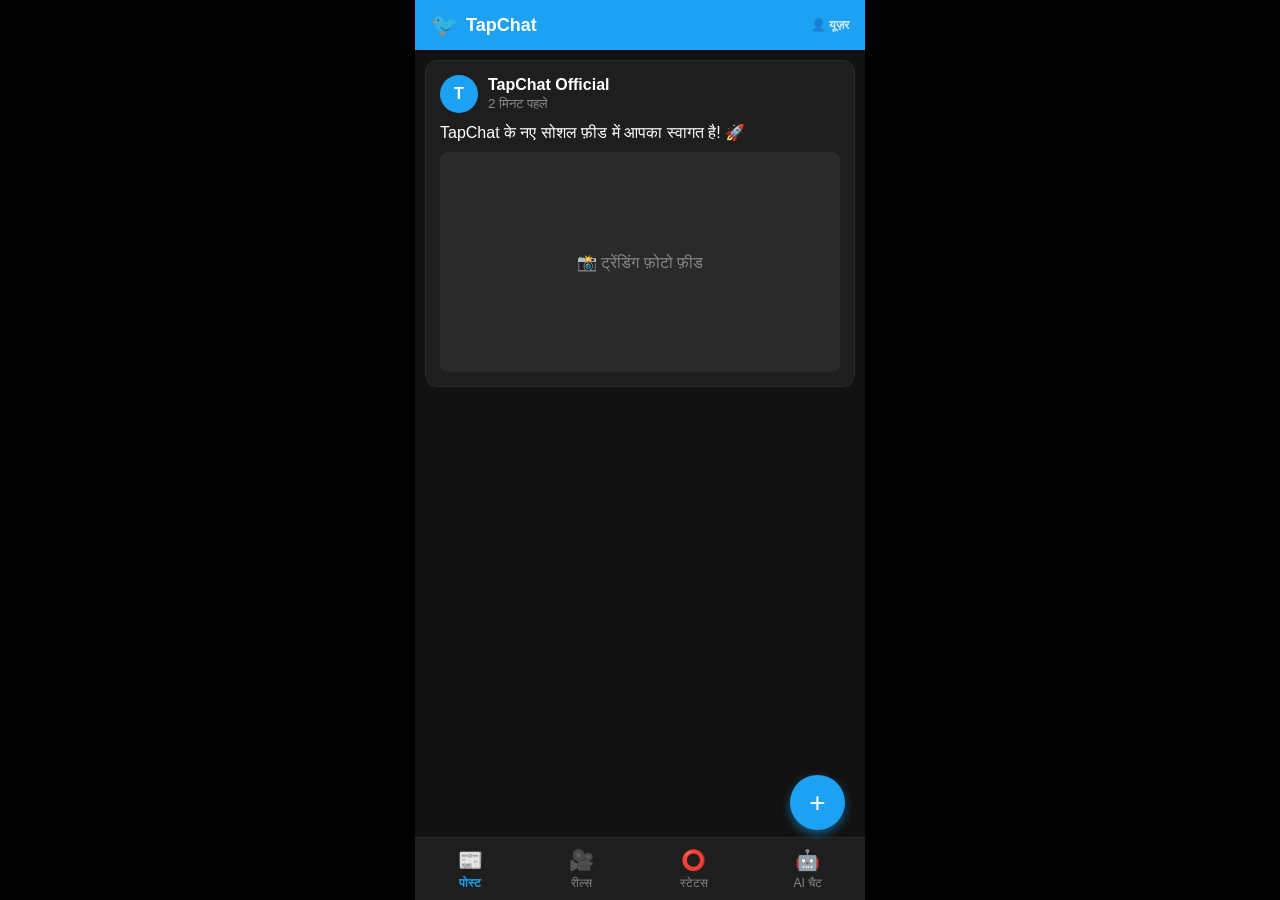
==== app.html @ 6aa61e9e "Create app.html" ====
<!DOCTYPE html>
<html lang="hi">
<head>
    <meta charset="UTF-8">
    <meta name="viewport" content="width=device-width, initial-scale=1.0">
    <title>TapChat - Social & AI</title>
    <style>
        * { box-sizing: border-box; margin: 0; padding: 0; font-family: 'Segoe UI', Tahoma, Geneva, Verdana, sans-serif; }
        body { background-color: #000000; color: #ffffff; display: flex; justify-content: center; align-items: center; height: 100vh; overflow: hidden; }
        
        .app-container { width: 100%; max-width: 450px; height: 100vh; background: #121212; display: flex; flex-direction: column; position: relative; }
        
        /* Header */
        .app-header { background-color: #1DA1F2; color: white; padding: 12px 16px; display: flex; justify-content: space-between; align-items: center; font-weight: bold; font-size: 18px; box-shadow: 0 2px 5px rgba(0,0,0,0.3); }
        .logo-area { display: flex; align-items: center; gap: 8px; }
        .bird-icon { font-size: 22px; }

        /* Main Content Views */
        .tab-content { flex: 1; overflow-y: auto; display: none; position: relative; }
        .active-tab { display: flex; flex-direction: column; }

        /* Bottom Nav Bar */
        .bottom-nav { display: flex; justify-content: space-around; background: #1e1e1e; padding: 10px 0; border-top: 1px solid #2a2a2a; }
        .nav-btn { color: #888; background: none; border: none; font-size: 12px; cursor: pointer; display: flex; flex-direction: column; align-items: center; gap: 4px; }
        .nav-btn.active { color: #1DA1F2; font-weight: bold; }
        .nav-icon { font-size: 20px; }

        /* Floating Plus Button */
        .fab-btn { position: absolute; bottom: 70px; right: 20px; width: 55px; height: 55px; background: #1DA1F2; border-radius: 50%; display: flex; align-items: center; justify-content: center; font-size: 28px; color: white; border: none; box-shadow: 0 4px 10px rgba(29, 161, 242, 0.5); cursor: pointer; z-index: 100; }

        /* Post Card Styling */
        .post-card { background: #1e1e1e; margin: 10px; padding: 14px; border-radius: 12px; border: 1px solid #2a2a2a; }
        .post-header { display: flex; align-items: center; gap: 10px; margin-bottom: 10px; }
        .avatar { width: 38px; height: 38px; background: #1DA1F2; border-radius: 50%; display: flex; align-items: center; justify-content: center; font-weight: bold; }
        .post-media { width: 100%; height: 220px; background: #2a2a2a; border-radius: 8px; margin-top: 10px; display: flex; align-items: center; justify-content: center; color: #888; }

        /* Reels Styling */
        .reels-container { height: 100%; background: #000; display: flex; flex-direction: column; justify-content: center; align-items: center; text-align: center; }
        .reel-player { width: 100%; height: 100%; object-fit: cover; }

        /* AI Chat Styling */
        .chat-area { flex: 1; padding: 15px; overflow-y: auto; display: flex; flex-direction: column; gap: 10px; }
        .msg { max-width: 80%; padding: 10px 14px; border-radius: 14px; font-size: 14px; }
        .user-msg { align-self: flex-end; background: #1DA1F2; color: white; }
        .bot-msg { align-self: flex-start; background: #2a2a2a; color: white; }
        .input-bar { display: flex; padding: 10px; background: #1e1e1e; gap: 8px; border-top: 1px solid #2a2a2a; }
        .chat-input { flex: 1; padding: 10px 15px; border-radius: 20px; border: none; background: #2a2a2a; color: white; outline: none; }
    </style>
</head>
<body>

<div class="app-container">
    <!-- Top Header -->
    <div class="app-header">
        <div class="logo-area">
            <span class="bird-icon">🐦</span>
            <span>TapChat</span>
        </div>
        <span id="userTag" style="font-size: 12px; opacity: 0.8;">👤 यूज़र</span>
    </div>

    <!-- 1. FEED TAB -->
    <div id="postsTab" class="tab-content active-tab">
        <div class="post-card">
            <div class="post-header">
                <div class="avatar">T</div>
                <div><b>TapChat Official</b><br><small style="color:#888;">2 मिनट पहले</small></div>
            </div>
            <p>TapChat के नए सोशल फ़ीड में आपका स्वागत है! 🚀</p>
            <div class="post-media">📸 ट्रेंडिंग फ़ोटो फ़ीड</div>
        </div>
    </div>

    <!-- 2. REELS TAB -->
    <div id="reelsTab" class="tab-content">
        <div class="reels-container">
            <div style="font-size: 40px; margin-bottom: 10px;">🎥</div>
            <p style="color: #aaa;">फुल-स्क्रीन रील्स लोड हो रही हैं...</p>
        </div>
    </div>

    <!-- 3. STATUS TAB -->
    <div id="statusTab" class="tab-content">
        <div style="padding: 20px;">
            <b style="color: #888;">हाल के अपडेट्स</b>
            <div style="display: flex; align-items: center; gap: 12px; margin-top: 15px;">
                <div style="width: 50px; height: 50px; border-radius: 50%; border: 2px solid #1DA1F2; padding: 2px;">
                    <div style="width: 100%; height: 100%; background: #333; border-radius: 50%;"></div>
                </div>
                <div><b>आपका स्टेटस</b><br><small style="color:#888;">अपडेट करने के लिए टैप करें</small></div>
            </div>
        </div>
    </div>

    <!-- 4. AI CHAT TAB -->
    <div id="chatTab" class="tab-content">
        <div class="chat-area" id="chatBox">
            <div class="msg bot-msg">नमस्ते! मैं TapChat AI हूँ। मैं आपकी क्या मदद कर सकता हूँ?</div>
        </div>
        <div class="input-bar">
            <input type="text" id="chatInput" class="chat-input" placeholder="मैसेज लिखें...">
            <button onclick="sendAI()" style="background:#1DA1F2; color:white; border:none; padding:10px 16px; border-radius:20px; font-weight:bold;">भेजें</button>
        </div>
    </div>

    <!-- Floating Upload Button -->
    <button class="fab-btn" onclick="alert('नया पोस्ट या रील अपलोड करें!')">+</button>

    <!-- Bottom Navigation Bar -->
    <div class="bottom-nav">
        <button class="nav-btn active" onclick="switchTab('postsTab', this)">
            <span class="nav-icon">📰</span>
            <span>पोस्ट</span>
        </button>
        <button class="nav-btn" onclick="switchTab('reelsTab', this)">
            <span class="nav-icon">🎥</span>
            <span>रील्स</span>
        </button>
        <button class="nav-btn" onclick="switchTab('statusTab', this)">
            <span class="nav-icon">⭕</span>
            <span>स्टेटस</span>
        </button>
        <button class="nav-btn" onclick="switchTab('chatTab', this)">
            <span class="nav-icon">🤖</span>
            <span>AI चैट</span>
        </button>
    </div>
</div>

<script>
    function switchTab(tabId, btn) {
        document.querySelectorAll('.tab-content').forEach(tab => tab.classList.remove('active-tab'));
        document.querySelectorAll('.nav-btn').forEach(b => b.classList.remove('active'));
        document.getElementById(tabId).classList.add('active-tab');
        btn.classList.add('active');
    }

    async function sendAI() {
        const input = document.getElementById('chatInput');
        const text = input.value.trim();
        if (!text) return;

        const chatBox = document.getElementById('chatBox');
        chatBox.innerHTML += `<div class="msg user-msg">${text}</div>`;
        input.value = '';

        try {
            const response = await fetch("https://tapchat-backend.onrender.com/api/ai-chat", {
                method: "POST",
                headers: { "Content-Type": "application/json" },
                body: JSON.stringify({ prompt: text })
            });
            const data = await response.json();
            chatBox.innerHTML += `<div class="msg bot-msg">${data.reply || 'कोई जवाब नहीं मिला'}</div>`;
        } catch(e) {
            chatBox.innerHTML += `<div class="msg bot-msg">सर्वर से कनेक्शन में समस्या आई।</div>`;
        }
        chatBox.scrollTop = chatBox.scrollHeight;
    }
</script>

</body>
</html>
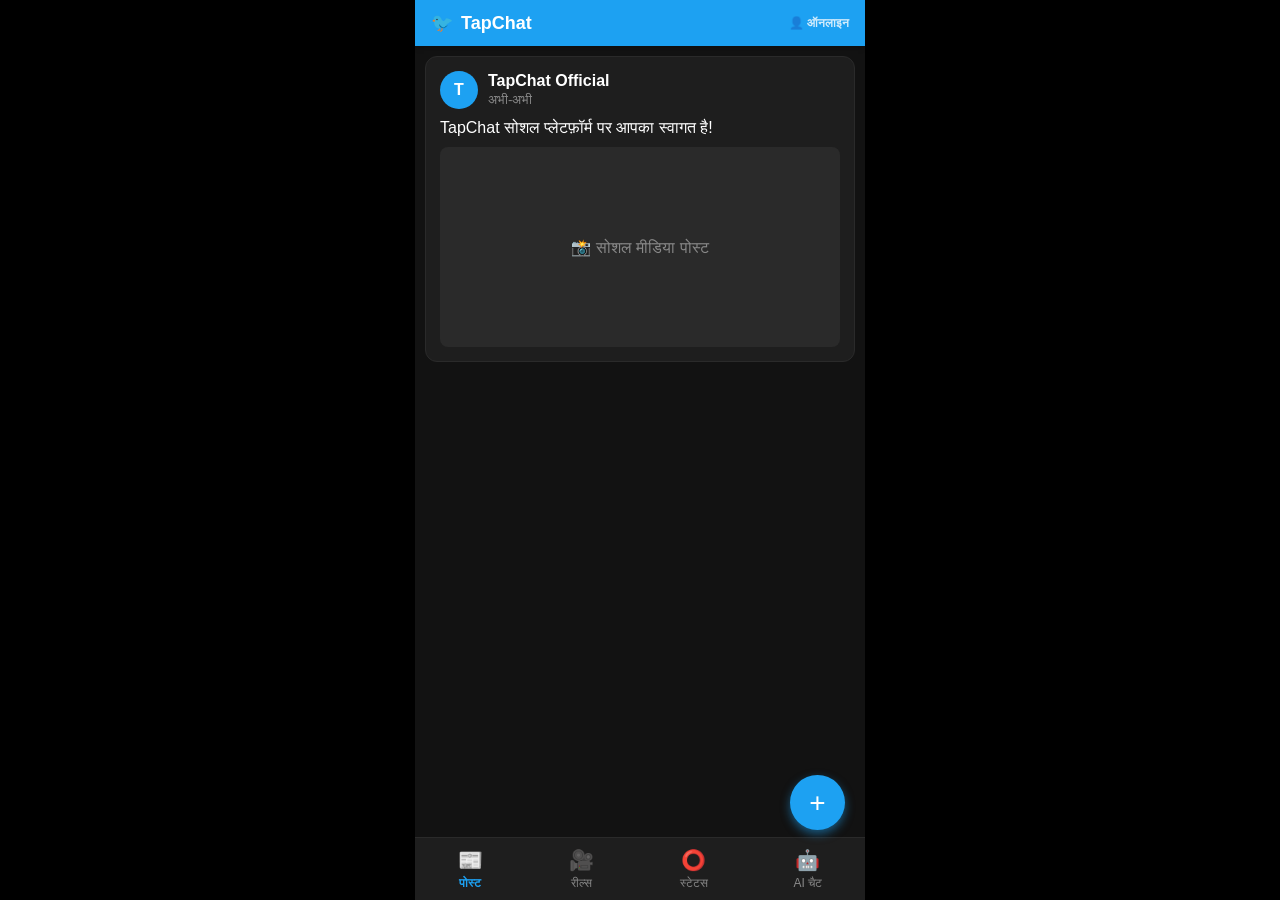
==== commit ff7fb622: "Update app.html" ====
--- a/app.html
+++ b/app.html
@@ -5,40 +5,41 @@
     <meta name="viewport" content="width=device-width, initial-scale=1.0">
     <title>TapChat - Social & AI</title>
     <style>
-        * { box-sizing: border-box; margin: 0; padding: 0; font-family: 'Segoe UI', Tahoma, Geneva, Verdana, sans-serif; }
+        * { box-sizing: border-box; margin: 0; padding: 0; font-family: 'Segoe UI', sans-serif; }
         body { background-color: #000000; color: #ffffff; display: flex; justify-content: center; align-items: center; height: 100vh; overflow: hidden; }
         
         .app-container { width: 100%; max-width: 450px; height: 100vh; background: #121212; display: flex; flex-direction: column; position: relative; }
         
-        /* Header */
-        .app-header { background-color: #1DA1F2; color: white; padding: 12px 16px; display: flex; justify-content: space-between; align-items: center; font-weight: bold; font-size: 18px; box-shadow: 0 2px 5px rgba(0,0,0,0.3); }
+        /* Top Header */
+        .app-header { background-color: #1DA1F2; color: white; padding: 12px 16px; display: flex; justify-content: space-between; align-items: center; font-weight: bold; font-size: 18px; box-shadow: 0 2px 5px rgba(0,0,0,0.3); z-index: 10; }
         .logo-area { display: flex; align-items: center; gap: 8px; }
-        .bird-icon { font-size: 22px; }
-
-        /* Main Content Views */
+
+        /* Content Tabs */
         .tab-content { flex: 1; overflow-y: auto; display: none; position: relative; }
         .active-tab { display: flex; flex-direction: column; }
 
-        /* Bottom Nav Bar */
-        .bottom-nav { display: flex; justify-content: space-around; background: #1e1e1e; padding: 10px 0; border-top: 1px solid #2a2a2a; }
+        /* Bottom Navigation */
+        .bottom-nav { display: flex; justify-content: space-around; background: #1e1e1e; padding: 10px 0; border-top: 1px solid #2a2a2a; z-index: 10; }
         .nav-btn { color: #888; background: none; border: none; font-size: 12px; cursor: pointer; display: flex; flex-direction: column; align-items: center; gap: 4px; }
         .nav-btn.active { color: #1DA1F2; font-weight: bold; }
         .nav-icon { font-size: 20px; }
 
-        /* Floating Plus Button */
+        /* Floating Upload Button */
         .fab-btn { position: absolute; bottom: 70px; right: 20px; width: 55px; height: 55px; background: #1DA1F2; border-radius: 50%; display: flex; align-items: center; justify-content: center; font-size: 28px; color: white; border: none; box-shadow: 0 4px 10px rgba(29, 161, 242, 0.5); cursor: pointer; z-index: 100; }
 
-        /* Post Card Styling */
+        /* Feed Post Card */
         .post-card { background: #1e1e1e; margin: 10px; padding: 14px; border-radius: 12px; border: 1px solid #2a2a2a; }
         .post-header { display: flex; align-items: center; gap: 10px; margin-bottom: 10px; }
         .avatar { width: 38px; height: 38px; background: #1DA1F2; border-radius: 50%; display: flex; align-items: center; justify-content: center; font-weight: bold; }
-        .post-media { width: 100%; height: 220px; background: #2a2a2a; border-radius: 8px; margin-top: 10px; display: flex; align-items: center; justify-content: center; color: #888; }
-
-        /* Reels Styling */
-        .reels-container { height: 100%; background: #000; display: flex; flex-direction: column; justify-content: center; align-items: center; text-align: center; }
-        .reel-player { width: 100%; height: 100%; object-fit: cover; }
-
-        /* AI Chat Styling */
+        .post-media { width: 100%; height: 200px; background: #2a2a2a; border-radius: 8px; margin-top: 10px; display: flex; align-items: center; justify-content: center; color: #888; }
+
+        /* Fullscreen Vertical Reels Container */
+        .reels-feed { height: 100%; overflow-y: scroll; snap-type: y mandatory; scroll-behavior: smooth; background: #000; }
+        .reel-box { height: 100%; width: 100%; snap-align: start; position: relative; display: flex; align-items: center; justify-content: center; background: #000; }
+        .reel-video { width: 100%; height: 100%; object-fit: cover; }
+        .reel-overlay { position: absolute; bottom: 20px; left: 15px; right: 15px; display: flex; justify-content: space-between; align-items: flex-end; color: white; text-shadow: 0 1px 4px rgba(0,0,0,0.8); }
+
+        /* AI Chat UI */
         .chat-area { flex: 1; padding: 15px; overflow-y: auto; display: flex; flex-direction: column; gap: 10px; }
         .msg { max-width: 80%; padding: 10px 14px; border-radius: 14px; font-size: 14px; }
         .user-msg { align-self: flex-end; background: #1DA1F2; color: white; }
@@ -50,32 +51,33 @@
 <body>
 
 <div class="app-container">
-    <!-- Top Header -->
+    <!-- App Header -->
     <div class="app-header">
         <div class="logo-area">
-            <span class="bird-icon">🐦</span>
+            <span>🐦</span>
             <span>TapChat</span>
         </div>
-        <span id="userTag" style="font-size: 12px; opacity: 0.8;">👤 यूज़र</span>
-    </div>
-
-    <!-- 1. FEED TAB -->
+        <span style="font-size: 12px; opacity: 0.8;">👤 ऑनलाइन</span>
+    </div>
+
+    <!-- 1. POSTS TAB -->
     <div id="postsTab" class="tab-content active-tab">
         <div class="post-card">
             <div class="post-header">
                 <div class="avatar">T</div>
-                <div><b>TapChat Official</b><br><small style="color:#888;">2 मिनट पहले</small></div>
+                <div><b>TapChat Official</b><br><small style="color:#888;">अभी-अभी</small></div>
             </div>
-            <p>TapChat के नए सोशल फ़ीड में आपका स्वागत है! 🚀</p>
-            <div class="post-media">📸 ट्रेंडिंग फ़ोटो फ़ीड</div>
-        </div>
-    </div>
-
-    <!-- 2. REELS TAB -->
+            <p>TapChat सोशल प्लेटफ़ॉर्म पर आपका स्वागत है!</p>
+            <div class="post-media">📸 सोशल मीडिया पोस्ट</div>
+        </div>
+    </div>
+
+    <!-- 2. REELS TAB (Scrollable Vertical Videos) -->
     <div id="reelsTab" class="tab-content">
-        <div class="reels-container">
-            <div style="font-size: 40px; margin-bottom: 10px;">🎥</div>
-            <p style="color: #aaa;">फुल-स्क्रीन रील्स लोड हो रही हैं...</p>
+        <div class="reels-feed" id="reelsContainer">
+            <div style="height:100%; display:flex; align-items:center; justify-content:center; color:#888;">
+                🎥 रील्स लोड हो रही हैं...
+            </div>
         </div>
     </div>
 
@@ -84,10 +86,8 @@
         <div style="padding: 20px;">
             <b style="color: #888;">हाल के अपडेट्स</b>
             <div style="display: flex; align-items: center; gap: 12px; margin-top: 15px;">
-                <div style="width: 50px; height: 50px; border-radius: 50%; border: 2px solid #1DA1F2; padding: 2px;">
-                    <div style="width: 100%; height: 100%; background: #333; border-radius: 50%;"></div>
-                </div>
-                <div><b>आपका स्टेटस</b><br><small style="color:#888;">अपडेट करने के लिए टैप करें</small></div>
+                <div style="width: 50px; height: 50px; border-radius: 50%; border: 2px solid #1DA1F2; background: #333;"></div>
+                <div><b>मेरा स्टेटस</b><br><small style="color:#888;">नया फोटो/वीडियो स्टेटस जोड़ें</small></div>
             </div>
         </div>
     </div>
@@ -95,7 +95,7 @@
     <!-- 4. AI CHAT TAB -->
     <div id="chatTab" class="tab-content">
         <div class="chat-area" id="chatBox">
-            <div class="msg bot-msg">नमस्ते! मैं TapChat AI हूँ। मैं आपकी क्या मदद कर सकता हूँ?</div>
+            <div class="msg bot-msg">नमस्ते! मैं TapChat AI हूँ। पूछिए आप क्या जानना चाहते हैं?</div>
         </div>
         <div class="input-bar">
             <input type="text" id="chatInput" class="chat-input" placeholder="मैसेज लिखें...">
@@ -103,10 +103,10 @@
         </div>
     </div>
 
-    <!-- Floating Upload Button -->
-    <button class="fab-btn" onclick="alert('नया पोस्ट या रील अपलोड करें!')">+</button>
-
-    <!-- Bottom Navigation Bar -->
+    <!-- Floating Plus Button -->
+    <button class="fab-btn" onclick="alert('अपलोड विकल्प जल्द आ रहा है!')">+</button>
+
+    <!-- Bottom Nav -->
     <div class="bottom-nav">
         <button class="nav-btn active" onclick="switchTab('postsTab', this)">
             <span class="nav-icon">📰</span>
@@ -133,8 +133,45 @@
         document.querySelectorAll('.nav-btn').forEach(b => b.classList.remove('active'));
         document.getElementById(tabId).classList.add('active-tab');
         btn.classList.add('active');
+
+        if(tabId === 'reelsTab') {
+            loadReels();
+        }
     }
 
+    // Load Reels from Render Backend
+    async function loadReels() {
+        const container = document.getElementById('reelsContainer');
+        try {
+            const res = await fetch("https://tapchat-backend.onrender.com/api/reels");
+            const data = await res.json();
+            
+            if(data.success && data.reels.length > 0) {
+                container.innerHTML = '';
+                data.reels.forEach(reel => {
+                    container.innerHTML += `
+                        <div class="reel-box">
+                            <video class="reel-video" src="${reel.video_url}" autoplay loop muted playsinline></video>
+                            <div class="reel-overlay">
+                                <div>
+                                    <b>@${reel.user}</b>
+                                    <p style="font-size: 12px; margin-top: 4px;">TapChat Reels 🎵</p>
+                                </div>
+                                <div style="text-align: center;">
+                                    <div style="font-size: 24px;">❤️</div>
+                                    <small>${reel.likes}</small>
+                                </div>
+                            </div>
+                        </div>
+                    `;
+                });
+            }
+        } catch(e) {
+            container.innerHTML = `<div style="padding:20px; text-align:center; color:#888;">रील्स लोड करने में समस्या आई।</div>`;
+        }
+    }
+
+    // AI Chat
     async function sendAI() {
         const input = document.getElementById('chatInput');
         const text = input.value.trim();
@@ -151,9 +188,9 @@
                 body: JSON.stringify({ prompt: text })
             });
             const data = await response.json();
-            chatBox.innerHTML += `<div class="msg bot-msg">${data.reply || 'कोई जवाब नहीं मिला'}</div>`;
+            chatBox.innerHTML += `<div class="msg bot-msg">${data.reply || 'उत्तर नहीं मिला'}</div>`;
         } catch(e) {
-            chatBox.innerHTML += `<div class="msg bot-msg">सर्वर से कनेक्शन में समस्या आई।</div>`;
+            chatBox.innerHTML += `<div class="msg bot-msg">सर्वर एरर!</div>`;
         }
         chatBox.scrollTop = chatBox.scrollHeight;
     }
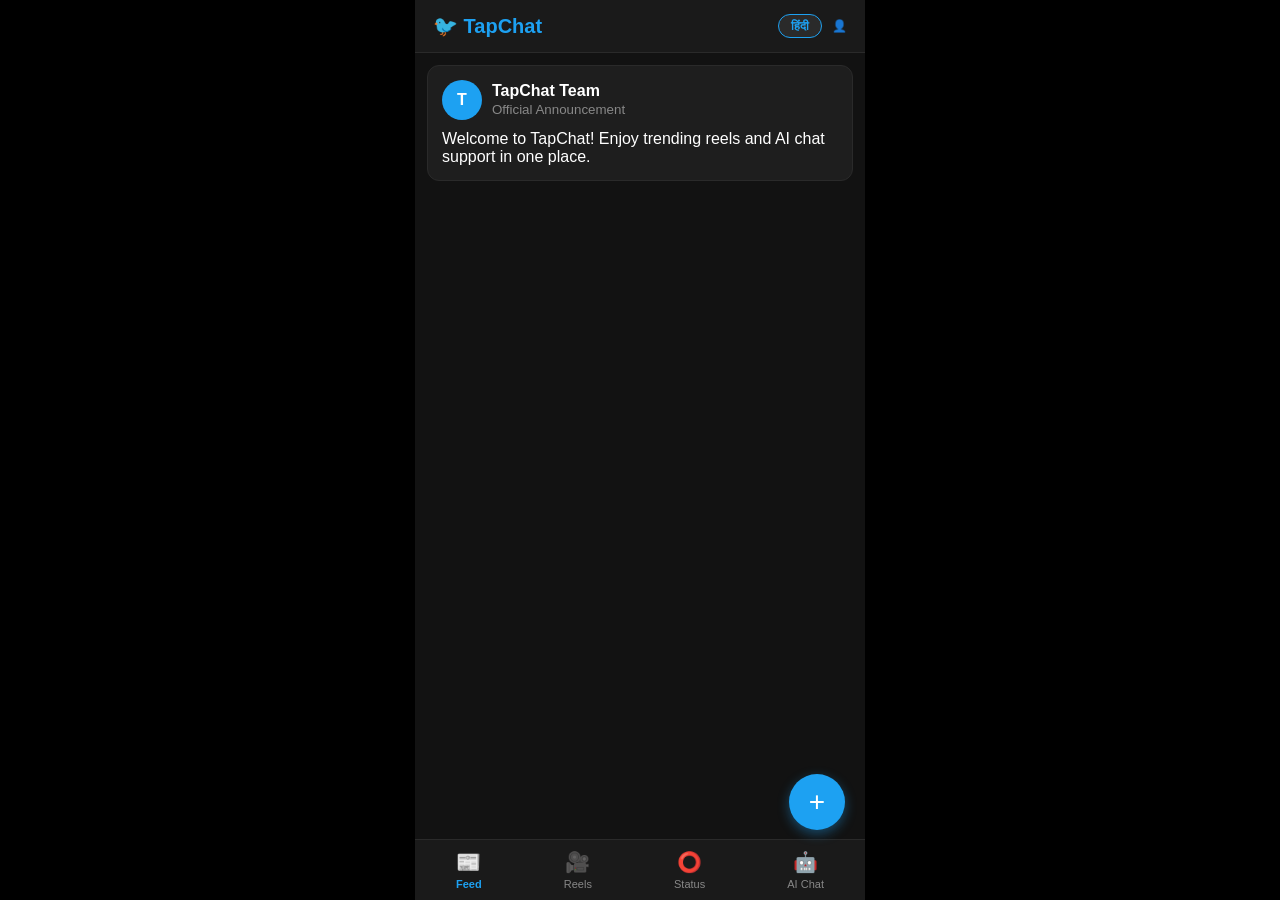
==== commit 4ed30575: "Create app.html" ====
--- a/app.html
+++ b/app.html
@@ -1,200 +1,93 @@
 <!DOCTYPE html>
-<html lang="hi">
+<html lang="en">
 <head>
     <meta charset="UTF-8">
     <meta name="viewport" content="width=device-width, initial-scale=1.0">
-    <title>TapChat - Social & AI</title>
-    <style>
-        * { box-sizing: border-box; margin: 0; padding: 0; font-family: 'Segoe UI', sans-serif; }
-        body { background-color: #000000; color: #ffffff; display: flex; justify-content: center; align-items: center; height: 100vh; overflow: hidden; }
-        
-        .app-container { width: 100%; max-width: 450px; height: 100vh; background: #121212; display: flex; flex-direction: column; position: relative; }
-        
-        /* Top Header */
-        .app-header { background-color: #1DA1F2; color: white; padding: 12px 16px; display: flex; justify-content: space-between; align-items: center; font-weight: bold; font-size: 18px; box-shadow: 0 2px 5px rgba(0,0,0,0.3); z-index: 10; }
-        .logo-area { display: flex; align-items: center; gap: 8px; }
-
-        /* Content Tabs */
-        .tab-content { flex: 1; overflow-y: auto; display: none; position: relative; }
-        .active-tab { display: flex; flex-direction: column; }
-
-        /* Bottom Navigation */
-        .bottom-nav { display: flex; justify-content: space-around; background: #1e1e1e; padding: 10px 0; border-top: 1px solid #2a2a2a; z-index: 10; }
-        .nav-btn { color: #888; background: none; border: none; font-size: 12px; cursor: pointer; display: flex; flex-direction: column; align-items: center; gap: 4px; }
-        .nav-btn.active { color: #1DA1F2; font-weight: bold; }
-        .nav-icon { font-size: 20px; }
-
-        /* Floating Upload Button */
-        .fab-btn { position: absolute; bottom: 70px; right: 20px; width: 55px; height: 55px; background: #1DA1F2; border-radius: 50%; display: flex; align-items: center; justify-content: center; font-size: 28px; color: white; border: none; box-shadow: 0 4px 10px rgba(29, 161, 242, 0.5); cursor: pointer; z-index: 100; }
-
-        /* Feed Post Card */
-        .post-card { background: #1e1e1e; margin: 10px; padding: 14px; border-radius: 12px; border: 1px solid #2a2a2a; }
-        .post-header { display: flex; align-items: center; gap: 10px; margin-bottom: 10px; }
-        .avatar { width: 38px; height: 38px; background: #1DA1F2; border-radius: 50%; display: flex; align-items: center; justify-content: center; font-weight: bold; }
-        .post-media { width: 100%; height: 200px; background: #2a2a2a; border-radius: 8px; margin-top: 10px; display: flex; align-items: center; justify-content: center; color: #888; }
-
-        /* Fullscreen Vertical Reels Container */
-        .reels-feed { height: 100%; overflow-y: scroll; snap-type: y mandatory; scroll-behavior: smooth; background: #000; }
-        .reel-box { height: 100%; width: 100%; snap-align: start; position: relative; display: flex; align-items: center; justify-content: center; background: #000; }
-        .reel-video { width: 100%; height: 100%; object-fit: cover; }
-        .reel-overlay { position: absolute; bottom: 20px; left: 15px; right: 15px; display: flex; justify-content: space-between; align-items: flex-end; color: white; text-shadow: 0 1px 4px rgba(0,0,0,0.8); }
-
-        /* AI Chat UI */
-        .chat-area { flex: 1; padding: 15px; overflow-y: auto; display: flex; flex-direction: column; gap: 10px; }
-        .msg { max-width: 80%; padding: 10px 14px; border-radius: 14px; font-size: 14px; }
-        .user-msg { align-self: flex-end; background: #1DA1F2; color: white; }
-        .bot-msg { align-self: flex-start; background: #2a2a2a; color: white; }
-        .input-bar { display: flex; padding: 10px; background: #1e1e1e; gap: 8px; border-top: 1px solid #2a2a2a; }
-        .chat-input { flex: 1; padding: 10px 15px; border-radius: 20px; border: none; background: #2a2a2a; color: white; outline: none; }
-    </style>
+    <title>TapChat - Dashboard</title>
+    <link rel="stylesheet" href="css/style.css">
 </head>
 <body>
 
 <div class="app-container">
-    <!-- App Header -->
     <div class="app-header">
-        <div class="logo-area">
-            <span>🐦</span>
-            <span>TapChat</span>
+        <div>🐦 TapChat</div>
+        <div style="display:flex; gap:10px; align-items:center;">
+            <button onclick="toggleLang()" class="lang-btn" id="langToggle">हिंदी</button>
+            <span style="font-size: 12px; color: #888; cursor: pointer;" onclick="window.location.href='profile.html'">👤</span>
         </div>
-        <span style="font-size: 12px; opacity: 0.8;">👤 ऑनलाइन</span>
     </div>
 
-    <!-- 1. POSTS TAB -->
+    <!-- TAB 1: FEEDS / POSTS -->
     <div id="postsTab" class="tab-content active-tab">
         <div class="post-card">
             <div class="post-header">
                 <div class="avatar">T</div>
-                <div><b>TapChat Official</b><br><small style="color:#888;">अभी-अभी</small></div>
+                <div>
+                    <b>TapChat Team</b><br>
+                    <small style="color: #888;" id="announcementTag">Official Announcement</small>
+                </div>
             </div>
-            <p>TapChat सोशल प्लेटफ़ॉर्म पर आपका स्वागत है!</p>
-            <div class="post-media">📸 सोशल मीडिया पोस्ट</div>
+            <p id="welcomePost">Welcome to TapChat! Enjoy trending reels and AI chat support in one place.</p>
         </div>
     </div>
 
-    <!-- 2. REELS TAB (Scrollable Vertical Videos) -->
+    <!-- TAB 2: REELS -->
     <div id="reelsTab" class="tab-content">
         <div class="reels-feed" id="reelsContainer">
-            <div style="height:100%; display:flex; align-items:center; justify-content:center; color:#888;">
-                🎥 रील्स लोड हो रही हैं...
+            <div style="height:100%; display:flex; align-items:center; justify-content:center; color:#888;" id="reelsLoading">
+                🎥 Loading Reels...
             </div>
         </div>
     </div>
 
-    <!-- 3. STATUS TAB -->
+    <!-- TAB 3: STATUS -->
     <div id="statusTab" class="tab-content">
         <div style="padding: 20px;">
-            <b style="color: #888;">हाल के अपडेट्स</b>
-            <div style="display: flex; align-items: center; gap: 12px; margin-top: 15px;">
-                <div style="width: 50px; height: 50px; border-radius: 50%; border: 2px solid #1DA1F2; background: #333;"></div>
-                <div><b>मेरा स्टेटस</b><br><small style="color:#888;">नया फोटो/वीडियो स्टेटस जोड़ें</small></div>
+            <b style="color: #888;" id="statusHeader">Recent Updates</b>
+            <div style="display: flex; align-items: center; gap: 12px; margin-top: 15px; cursor: pointer;" onclick="alert('Status feature coming soon!')">
+                <div style="width: 50px; height: 50px; border-radius: 50%; border: 2px dashed #1DA1F2; display: flex; align-items: center; justify-content: center; font-size: 24px;">+</div>
+                <div>
+                    <b id="myStatus">My Status</b><br>
+                    <small style="color:#888;" id="addStatus">Share a new status update</small>
+                </div>
             </div>
         </div>
     </div>
 
-    <!-- 4. AI CHAT TAB -->
+    <!-- TAB 4: AI CHAT -->
     <div id="chatTab" class="tab-content">
         <div class="chat-area" id="chatBox">
-            <div class="msg bot-msg">नमस्ते! मैं TapChat AI हूँ। पूछिए आप क्या जानना चाहते हैं?</div>
+            <div class="msg bot-msg" id="aiWelcome">Hello! I am TapChat AI. How can I assist you today?</div>
         </div>
         <div class="input-bar">
-            <input type="text" id="chatInput" class="chat-input" placeholder="मैसेज लिखें...">
-            <button onclick="sendAI()" style="background:#1DA1F2; color:white; border:none; padding:10px 16px; border-radius:20px; font-weight:bold;">भेजें</button>
+            <input type="text" id="chatInput" class="chat-input" placeholder="Type a message...">
+            <button onclick="sendAI()" style="background:#1DA1F2; color:white; border:none; padding:10px 18px; border-radius:20px; font-weight:bold; cursor:pointer;" id="sendBtn">Send</button>
         </div>
     </div>
 
-    <!-- Floating Plus Button -->
-    <button class="fab-btn" onclick="alert('अपलोड विकल्प जल्द आ रहा है!')">+</button>
+    <button class="fab-btn" onclick="alert('Upload feature coming soon!')">+</button>
 
-    <!-- Bottom Nav -->
     <div class="bottom-nav">
         <button class="nav-btn active" onclick="switchTab('postsTab', this)">
             <span class="nav-icon">📰</span>
-            <span>पोस्ट</span>
+            <span id="navFeed">Feed</span>
         </button>
         <button class="nav-btn" onclick="switchTab('reelsTab', this)">
             <span class="nav-icon">🎥</span>
-            <span>रील्स</span>
+            <span id="navReels">Reels</span>
         </button>
         <button class="nav-btn" onclick="switchTab('statusTab', this)">
             <span class="nav-icon">⭕</span>
-            <span>स्टेटस</span>
+            <span id="navStatus">Status</span>
         </button>
         <button class="nav-btn" onclick="switchTab('chatTab', this)">
             <span class="nav-icon">🤖</span>
-            <span>AI चैट</span>
+            <span id="navAI">AI Chat</span>
         </button>
     </div>
 </div>
 
-<script>
-    function switchTab(tabId, btn) {
-        document.querySelectorAll('.tab-content').forEach(tab => tab.classList.remove('active-tab'));
-        document.querySelectorAll('.nav-btn').forEach(b => b.classList.remove('active'));
-        document.getElementById(tabId).classList.add('active-tab');
-        btn.classList.add('active');
-
-        if(tabId === 'reelsTab') {
-            loadReels();
-        }
-    }
-
-    // Load Reels from Render Backend
-    async function loadReels() {
-        const container = document.getElementById('reelsContainer');
-        try {
-            const res = await fetch("https://tapchat-backend.onrender.com/api/reels");
-            const data = await res.json();
-            
-            if(data.success && data.reels.length > 0) {
-                container.innerHTML = '';
-                data.reels.forEach(reel => {
-                    container.innerHTML += `
-                        <div class="reel-box">
-                            <video class="reel-video" src="${reel.video_url}" autoplay loop muted playsinline></video>
-                            <div class="reel-overlay">
-                                <div>
-                                    <b>@${reel.user}</b>
-                                    <p style="font-size: 12px; margin-top: 4px;">TapChat Reels 🎵</p>
-                                </div>
-                                <div style="text-align: center;">
-                                    <div style="font-size: 24px;">❤️</div>
-                                    <small>${reel.likes}</small>
-                                </div>
-                            </div>
-                        </div>
-                    `;
-                });
-            }
-        } catch(e) {
-            container.innerHTML = `<div style="padding:20px; text-align:center; color:#888;">रील्स लोड करने में समस्या आई।</div>`;
-        }
-    }
-
-    // AI Chat
-    async function sendAI() {
-        const input = document.getElementById('chatInput');
-        const text = input.value.trim();
-        if (!text) return;
-
-        const chatBox = document.getElementById('chatBox');
-        chatBox.innerHTML += `<div class="msg user-msg">${text}</div>`;
-        input.value = '';
-
-        try {
-            const response = await fetch("https://tapchat-backend.onrender.com/api/ai-chat", {
-                method: "POST",
-                headers: { "Content-Type": "application/json" },
-                body: JSON.stringify({ prompt: text })
-            });
-            const data = await response.json();
-            chatBox.innerHTML += `<div class="msg bot-msg">${data.reply || 'उत्तर नहीं मिला'}</div>`;
-        } catch(e) {
-            chatBox.innerHTML += `<div class="msg bot-msg">सर्वर एरर!</div>`;
-        }
-        chatBox.scrollTop = chatBox.scrollHeight;
-    }
-</script>
-
+<script src="js/app.js"></script>
 </body>
 </html>
+
--- a/css/style.css
+++ b/css/style.css
@@ -0,0 +1,228 @@
+* {
+    box-sizing: border-box;
+    margin: 0;
+    padding: 0;
+    font-family: -apple-system, BlinkMacSystemFont, "Segoe UI", Roboto, sans-serif;
+}
+
+body {
+    background-color: #000000;
+    color: #ffffff;
+    display: flex;
+    justify-content: center;
+    align-items: center;
+    min-height: 100vh;
+    overflow: hidden;
+}
+
+.app-container {
+    width: 100%;
+    max-width: 450px;
+    height: 100vh;
+    background: #121212;
+    display: flex;
+    flex-direction: column;
+    position: relative;
+    box-shadow: 0 0 20px rgba(0,0,0,0.8);
+}
+
+.app-header {
+    background-color: #1a1a1a;
+    color: #1DA1F2;
+    padding: 14px 18px;
+    display: flex;
+    justify-content: space-between;
+    align-items: center;
+    font-weight: bold;
+    font-size: 20px;
+    border-bottom: 1px solid #2a2a2a;
+    z-index: 10;
+}
+
+.lang-btn {
+    background: #2a2a2a;
+    color: #1DA1F2;
+    border: 1px solid #1DA1F2;
+    padding: 4px 12px;
+    border-radius: 15px;
+    font-size: 12px;
+    cursor: pointer;
+    font-weight: bold;
+}
+.lang-btn:hover {
+    background: #1DA1F2;
+    color: white;
+}
+
+.tab-content {
+    flex: 1;
+    overflow-y: auto;
+    display: none;
+    position: relative;
+}
+
+.active-tab {
+    display: flex;
+    flex-direction: column;
+}
+
+.bottom-nav {
+    display: flex;
+    justify-content: space-around;
+    background: #1a1a1a;
+    padding: 10px 0;
+    border-top: 1px solid #2a2a2a;
+    z-index: 10;
+}
+
+.nav-btn {
+    color: #888;
+    background: none;
+    border: none;
+    font-size: 11px;
+    cursor: pointer;
+    display: flex;
+    flex-direction: column;
+    align-items: center;
+    gap: 4px;
+}
+
+.nav-btn.active {
+    color: #1DA1F2;
+    font-weight: bold;
+}
+
+.nav-icon {
+    font-size: 20px;
+}
+
+.fab-btn {
+    position: absolute;
+    bottom: 70px;
+    right: 20px;
+    width: 56px;
+    height: 56px;
+    background: #1DA1F2;
+    border-radius: 50%;
+    display: flex;
+    align-items: center;
+    justify-content: center;
+    font-size: 28px;
+    color: white;
+    border: none;
+    box-shadow: 0 4px 12px rgba(29, 161, 242, 0.4);
+    cursor: pointer;
+    z-index: 100;
+}
+
+.post-card {
+    background: #1e1e1e;
+    margin: 12px;
+    padding: 14px;
+    border-radius: 12px;
+    border: 1px solid #2a2a2a;
+}
+
+.post-header {
+    display: flex;
+    align-items: center;
+    gap: 10px;
+    margin-bottom: 10px;
+}
+
+.avatar {
+    width: 40px;
+    height: 40px;
+    background: #1DA1F2;
+    border-radius: 50%;
+    display: flex;
+    align-items: center;
+    justify-content: center;
+    font-weight: bold;
+    color: white;
+}
+
+.reels-feed {
+    height: 100%;
+    overflow-y: scroll;
+    snap-type: y mandatory;
+    scroll-behavior: smooth;
+    background: #000;
+}
+
+.reel-box {
+    height: 100%;
+    width: 100%;
+    snap-align: start;
+    position: relative;
+    display: flex;
+    align-items: center;
+    justify-content: center;
+}
+
+.reel-video {
+    width: 100%;
+    height: 100%;
+    object-fit: cover;
+}
+
+.reel-overlay {
+    position: absolute;
+    bottom: 25px;
+    left: 15px;
+    right: 15px;
+    display: flex;
+    justify-content: space-between;
+    align-items: flex-end;
+    color: white;
+    text-shadow: 0 2px 4px rgba(0,0,0,0.8);
+}
+
+.chat-area {
+    flex: 1;
+    padding: 15px;
+    overflow-y: auto;
+    display: flex;
+    flex-direction: column;
+    gap: 12px;
+}
+
+.msg {
+    max-width: 80%;
+    padding: 12px 16px;
+    border-radius: 16px;
+    font-size: 14px;
+    line-height: 1.4;
+}
+
+.user-msg {
+    align-self: flex-end;
+    background: #1DA1F2;
+    color: white;
+    border-bottom-right-radius: 4px;
+}
+
+.bot-msg {
+    align-self: flex-start;
+    background: #2a2a2a;
+    color: white;
+    border-bottom-left-radius: 4px;
+}
+
+.input-bar {
+    display: flex;
+    padding: 12px;
+    background: #1a1a1a;
+    gap: 8px;
+    border-top: 1px solid #2a2a2a;
+}
+
+.chat-input {
+    flex: 1;
+    padding: 12px 16px;
+    border-radius: 24px;
+    border: none;
+    background: #2a2a2a;
+    color: white;
+    outline: none;
+}
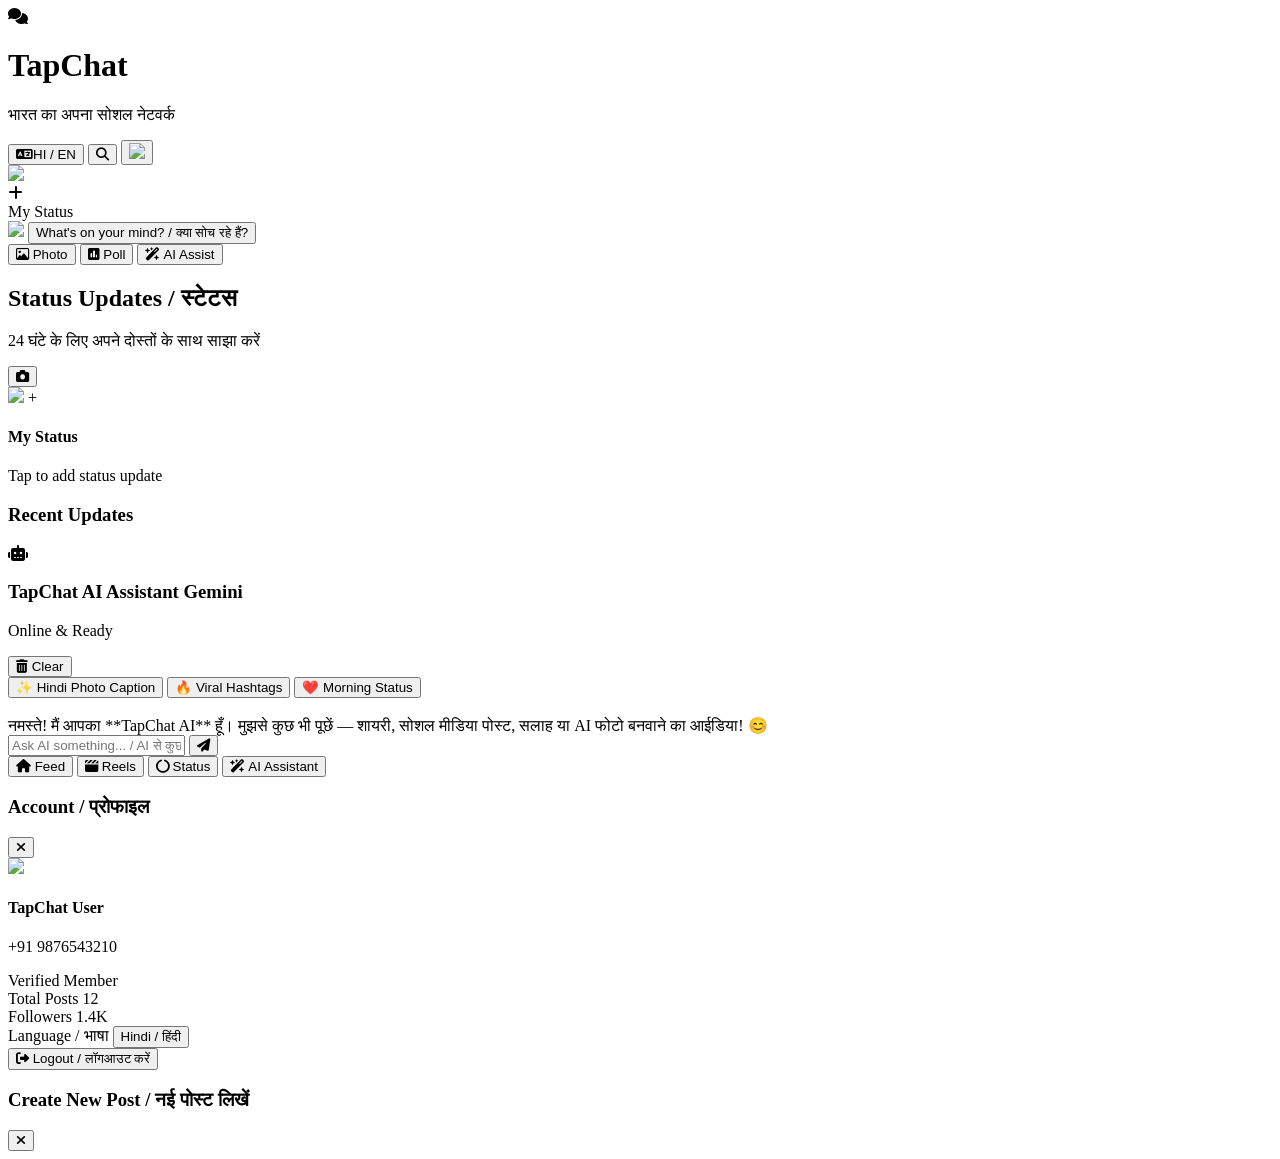
==== commit 0986f9ed: "Update app.html" ====
--- a/app.html
+++ b/app.html
@@ -1,93 +1,310 @@
 <!DOCTYPE html>
-<html lang="en">
+<html lang="hi" class="h-full bg-slate-900 text-slate-100">
 <head>
     <meta charset="UTF-8">
     <meta name="viewport" content="width=device-width, initial-scale=1.0">
-    <title>TapChat - Dashboard</title>
-    <link rel="stylesheet" href="css/style.css">
+    <title>TapChat - Web App</title>
+    <!-- Tailwind CSS -->
+    <script src="https://cdn.tailwindcss.com"></script>
+    <!-- FontAwesome Icons -->
+    <link rel="stylesheet" href="https://cdnjs.cloudflare.com/ajax/libs/font-awesome/6.4.0/css/all.min.css">
+    <!-- Google Fonts Inter & Hind -->
+    <link href="https://fonts.googleapis.com/css2?family=Hind:wght@400;500;600;700&family=Inter:wght@300;400;500;600;700&display=swap" rel="stylesheet">
+    <!-- Firebase SDKs -->
+    <script src="https://www.gstatic.com/firebasejs/9.23.0/firebase-app-compat.js"></script>
+    <script src="https://www.gstatic.com/firebasejs/9.23.0/firebase-auth-compat.js"></script>
+    <script src="https://www.gstatic.com/firebasejs/9.23.0/firebase-firestore-compat.js"></script>
+    <script src="js/firebase.js"></script>
+
+    <script>
+        tailwind.config = {
+            theme: {
+                extend: {
+                    colors: {
+                        brand: {
+                            50: '#eef2ff',
+                            500: '#6366f1',
+                            600: '#4f46e5',
+                            700: '#4338ca',
+                        }
+                    },
+                    fontFamily: {
+                        sans: ['Inter', 'Hind', 'sans-serif'],
+                    }
+                }
+            }
+        }
+    </script>
+    <style>
+        /* Custom scrollbar and snap scroll for reels */
+        .hide-scrollbar::-webkit-scrollbar { display: none; }
+        .hide-scrollbar { -ms-overflow-style: none; scrollbar-width: none; }
+        .reel-container { scroll-snap-type: y mandatory; }
+        .reel-card { scroll-snap-align: start; }
+        @keyframes pulse-ring {
+            0% { transform: scale(0.95); box-shadow: 0 0 0 0 rgba(99, 102, 241, 0.7); }
+            70% { transform: scale(1); box-shadow: 0 0 0 10px rgba(99, 102, 241, 0); }
+            100% { transform: scale(0.95); box-shadow: 0 0 0 0 rgba(99, 102, 241, 0); }
+        }
+        .active-story-ring { animation: pulse-ring 2s infinite; }
+    </style>
 </head>
-<body>
-
-<div class="app-container">
-    <div class="app-header">
-        <div>🐦 TapChat</div>
-        <div style="display:flex; gap:10px; align-items:center;">
-            <button onclick="toggleLang()" class="lang-btn" id="langToggle">हिंदी</button>
-            <span style="font-size: 12px; color: #888; cursor: pointer;" onclick="window.location.href='profile.html'">👤</span>
+<body class="h-full flex flex-col font-sans bg-slate-950 text-slate-100 antialiased select-none overflow-hidden">
+
+    <!-- Top Header -->
+    <header class="h-16 bg-slate-900/90 backdrop-blur-md border-b border-slate-800 sticky top-0 z-40 flex items-center justify-between px-4">
+        <div class="flex items-center gap-3">
+            <div class="w-10 h-10 rounded-xl bg-gradient-to-tr from-indigo-500 via-purple-500 to-pink-500 p-0.5 flex items-center justify-center shadow-lg shadow-indigo-500/20">
+                <div class="w-full h-full bg-slate-900 rounded-[10px] flex items-center justify-center">
+                    <i class="fa-solid fa-comments text-indigo-400 text-lg"></i>
+                </div>
+            </div>
+            <div>
+                <h1 class="font-bold text-xl tracking-tight bg-gradient-to-r from-indigo-400 via-purple-300 to-pink-400 bg-clip-text text-transparent">TapChat</h1>
+                <p class="text-[10px] text-slate-400 font-medium" id="langSubText">भारत का अपना सोशल नेटवर्क</p>
+            </div>
+        </div>
+
+        <div class="flex items-center gap-2">
+            <!-- Language Switcher -->
+            <button onclick="toggleAppLanguage()" class="px-2.5 py-1 rounded-lg bg-slate-800 hover:bg-slate-700 border border-slate-700 text-xs text-indigo-300 font-semibold transition">
+                <i class="fa-solid fa-language mr-1"></i><span id="langBtnLabel">HI / EN</span>
+            </button>
+            <!-- Search Modal Button -->
+            <button onclick="openSearchModal()" class="w-9 h-9 rounded-full bg-slate-800 hover:bg-slate-700 flex items-center justify-center text-slate-300 border border-slate-700/60 transition">
+                <i class="fa-solid fa-magnifying-glass text-sm"></i>
+            </button>
+            <!-- User Profile Drawer Button -->
+            <button onclick="toggleProfileDrawer()" class="relative group">
+                <img id="userHeaderAvatar" src="https://images.unsplash.com/photo-1534528741775-53994a69daeb?auto=format&fit=crop&w=120&q=80" class="w-9 h-9 rounded-full object-cover border-2 border-indigo-500/80 shadow-md">
+                <span class="absolute bottom-0 right-0 w-2.5 h-2.5 bg-emerald-500 border-2 border-slate-900 rounded-full"></span>
+            </button>
+        </div>
+    </header>
+
+    <!-- Main Content Dynamic View Area -->
+    <main class="flex-1 relative overflow-hidden bg-slate-950 max-w-md w-full mx-auto sm:border-x sm:border-slate-800">
+        
+        <!-- ================= TAB 1: FEED ================= -->
+        <section id="view-feed" class="h-full overflow-y-auto hide-scrollbar pb-24 p-3 space-y-4">
+            
+            <!-- Stories Bar -->
+            <div class="flex items-center gap-3 overflow-x-auto hide-scrollbar py-2 px-1">
+                <!-- Add My Story -->
+                <div onclick="openNewStatusModal()" class="flex flex-col items-center gap-1 cursor-pointer flex-shrink-0">
+                    <div class="relative w-14 h-14 rounded-full border-2 border-dashed border-indigo-500 p-0.5 flex items-center justify-center bg-slate-800">
+                        <img src="https://images.unsplash.com/photo-1534528741775-53994a69daeb?auto=format&fit=crop&w=120&q=80" class="w-full h-full rounded-full object-cover opacity-60">
+                        <div class="absolute inset-0 flex items-center justify-center">
+                            <i class="fa-solid fa-plus bg-indigo-600 text-white w-6 h-6 rounded-full flex items-center justify-center text-xs shadow-md"></i>
+                        </div>
+                    </div>
+                    <span class="text-[11px] font-medium text-slate-300">My Status</span>
+                </div>
+
+                <!-- Friends Stories -->
+                <div id="feedStoriesList" class="flex items-center gap-3">
+                    <!-- Dynamic Stories Inserted Here -->
+                </div>
+            </div>
+
+            <!-- Create Post Bar -->
+            <div class="bg-slate-900 border border-slate-800 rounded-2xl p-3 shadow-lg">
+                <div class="flex items-center gap-3">
+                    <img src="https://images.unsplash.com/photo-1534528741775-53994a69daeb?auto=format&fit=crop&w=120&q=80" class="w-9 h-9 rounded-full object-cover">
+                    <button onclick="openCreatePostModal()" class="flex-1 bg-slate-800 hover:bg-slate-700/80 text-left px-4 py-2.5 rounded-xl text-slate-400 text-xs border border-slate-700/50 transition">
+                        What's on your mind? / क्या सोच रहे हैं?
+                    </button>
+                </div>
+                <div class="flex items-center justify-between mt-3 pt-2 border-t border-slate-800/80 px-2 text-xs text-slate-400">
+                    <button onclick="openCreatePostModal('photo')" class="flex items-center gap-1.5 hover:text-indigo-400 transition">
+                        <i class="fa-regular fa-image text-emerald-400 text-sm"></i> Photo
+                    </button>
+                    <button onclick="openCreatePostModal('poll')" class="flex items-center gap-1.5 hover:text-indigo-400 transition">
+                        <i class="fa-solid fa-square-poll-vertical text-purple-400 text-sm"></i> Poll
+                    </button>
+                    <button onclick="switchTab('ai')" class="flex items-center gap-1.5 hover:text-indigo-400 transition text-amber-300">
+                        <i class="fa-solid fa-wand-magic-sparkles text-sm"></i> AI Assist
+                    </button>
+                </div>
+            </div>
+
+            <!-- Feed Posts Stream -->
+            <div id="postsStream" class="space-y-4">
+                <!-- Dynamic Posts Rendered Here -->
+            </div>
+        </section>
+
+        <!-- ================= TAB 2: REELS ================= -->
+        <section id="view-reels" class="hidden h-full relative bg-black">
+            <div id="reelsContainer" class="h-full overflow-y-scroll reel-container hide-scrollbar">
+                <!-- Dynamic Reels Loaded Here -->
+            </div>
+        </section>
+
+        <!-- ================= TAB 3: STATUS ================= -->
+        <section id="view-status" class="hidden h-full overflow-y-auto hide-scrollbar pb-24 p-4 space-y-4">
+            <div class="flex items-center justify-between">
+                <div>
+                    <h2 class="text-lg font-bold text-white">Status Updates / स्टेटस</h2>
+                    <p class="text-xs text-slate-400">24 घंटे के लिए अपने दोस्तों के साथ साझा करें</p>
+                </div>
+                <button onclick="openNewStatusModal()" class="w-9 h-9 rounded-full bg-indigo-600 hover:bg-indigo-500 flex items-center justify-center text-white shadow-lg transition">
+                    <i class="fa-solid fa-camera"></i>
+                </button>
+            </div>
+
+            <!-- My Status Card -->
+            <div onclick="openNewStatusModal()" class="bg-slate-900 border border-slate-800 p-3 rounded-2xl flex items-center gap-3 cursor-pointer hover:bg-slate-800/60 transition">
+                <div class="relative w-12 h-12 rounded-full bg-indigo-600/20 border-2 border-indigo-500 p-0.5 flex items-center justify-center">
+                    <img src="https://images.unsplash.com/photo-1534528741775-53994a69daeb?auto=format&fit=crop&w=120&q=80" class="w-full h-full rounded-full object-cover">
+                    <span class="absolute -bottom-1 -right-1 bg-indigo-600 text-white rounded-full w-5 h-5 flex items-center justify-center text-xs border-2 border-slate-900">+</span>
+                </div>
+                <div class="flex-1">
+                    <h4 class="font-semibold text-sm text-slate-200">My Status</h4>
+                    <p class="text-xs text-slate-400">Tap to add status update</p>
+                </div>
+            </div>
+
+            <!-- Recent Status Updates -->
+            <div class="space-y-2">
+                <h3 class="text-xs font-semibold text-slate-400 uppercase tracking-wider px-1">Recent Updates</h3>
+                <div id="statusList" class="space-y-2">
+                    <!-- Dynamic Status List -->
+                </div>
+            </div>
+        </section>
+
+        <!-- ================= TAB 4: AI CHAT (GEMINI) ================= -->
+        <section id="view-ai" class="hidden h-full flex flex-col bg-slate-900">
+            <!-- AI Header -->
+            <div class="p-3 bg-slate-900 border-b border-slate-800 flex items-center justify-between">
+                <div class="flex items-center gap-2.5">
+                    <div class="w-9 h-9 rounded-xl bg-gradient-to-tr from-amber-400 via-rose-500 to-indigo-600 p-0.5 shadow-md">
+                        <div class="w-full h-full bg-slate-900 rounded-[10px] flex items-center justify-center">
+                            <i class="fa-solid fa-robot text-amber-400 text-sm"></i>
+                        </div>
+                    </div>
+                    <div>
+                        <h3 class="font-bold text-sm text-slate-100 flex items-center gap-1.5">
+                            TapChat AI Assistant
+                            <span class="px-1.5 py-0.5 text-[9px] font-bold bg-amber-500/20 text-amber-300 border border-amber-500/30 rounded-full">Gemini</span>
+                        </h3>
+                        <p class="text-[10px] text-emerald-400 flex items-center gap-1">
+                            <span class="w-1.5 h-1.5 rounded-full bg-emerald-400 animate-ping"></span> Online & Ready
+                        </p>
+                    </div>
+                </div>
+                <button onclick="clearAIChat()" class="text-slate-400 hover:text-rose-400 text-xs px-2 py-1 rounded-lg bg-slate-800 border border-slate-700/60 transition">
+                    <i class="fa-solid fa-trash-can mr-1"></i> Clear
+                </button>
+            </div>
+
+            <!-- Quick Suggestions Prompt Chips -->
+            <div class="p-2 bg-slate-950/60 border-b border-slate-800/80 flex gap-2 overflow-x-auto hide-scrollbar text-xs">
+                <button onclick="sendQuickPrompt('Write a catchy Hindi caption for my travel photo!')" class="whitespace-nowrap px-3 py-1.5 rounded-full bg-indigo-900/40 text-indigo-300 border border-indigo-700/50 hover:bg-indigo-800/50 transition">
+                    ✨ Hindi Photo Caption
+                </button>
+                <button onclick="sendQuickPrompt('Suggest 5 trending Instagram hashtags for viral reels')" class="whitespace-nowrap px-3 py-1.5 rounded-full bg-purple-900/40 text-purple-300 border border-purple-700/50 hover:bg-purple-800/50 transition">
+                    🔥 Viral Hashtags
+                </button>
+                <button onclick="sendQuickPrompt('Generate a cute motivational quote for morning status')" class="whitespace-nowrap px-3 py-1.5 rounded-full bg-rose-900/40 text-rose-300 border border-rose-700/50 hover:bg-rose-800/50 transition">
+                    ❤️ Morning Status
+                </button>
+            </div>
+
+            <!-- Chat Messages Log -->
+            <div id="aiChatLog" class="flex-1 overflow-y-auto p-3 space-y-3 text-xs">
+                <!-- Welcome Message -->
+                <div class="flex gap-2.5 items-start max-w-[85%]">
+                    <div class="w-7 h-7 rounded-lg bg-indigo-600 flex items-center justify-center text-white text-xs flex-shrink-0">
+                        <i class="fa-solid fa-sparkles"></i>
+                    </div>
+                    <div class="bg-slate-800 text-slate-200 p-3 rounded-2xl rounded-tl-xs border border-slate-700/60 shadow-sm leading-relaxed">
+                        नमस्ते! मैं आपका **TapChat AI** हूँ। मुझसे कुछ भी पूछें — शायरी, सोशल मीडिया पोस्ट, सलाह या AI फोटो बनवाने का आईडिया! 😊
+                    </div>
+                </div>
+            </div>
+
+            <!-- AI Chat Input Bar -->
+            <div class="p-2.5 bg-slate-900 border-t border-slate-800 mb-16">
+                <form onsubmit="handleAISubmit(event)" class="flex items-center gap-2">
+                    <input type="text" id="aiInput" placeholder="Ask AI something... / AI से कुछ पूछें..." class="flex-1 bg-slate-800 text-slate-100 px-4 py-2.5 rounded-xl border border-slate-700 focus:outline-none focus:border-indigo-500 text-xs placeholder:text-slate-500">
+                    <button type="submit" id="aiSendBtn" class="w-10 h-10 rounded-xl bg-indigo-600 hover:bg-indigo-500 text-white flex items-center justify-center shadow-lg transition">
+                        <i class="fa-solid fa-paper-plane text-xs"></i>
+                    </button>
+                </form>
+            </div>
+        </section>
+    </main>
+
+    <!-- Bottom Navigation Bar -->
+    <nav class="fixed bottom-0 left-0 right-0 z-40 bg-slate-900/95 backdrop-blur-md border-t border-slate-800 max-w-md mx-auto">
+        <div class="flex justify-around items-center h-16">
+            <button onclick="switchTab('feed')" id="nav-feed" class="nav-btn flex flex-col items-center gap-1 text-indigo-400 transition">
+                <i class="fa-solid fa-house text-lg"></i>
+                <span class="text-[10px] font-medium">Feed</span>
+            </button>
+            <button onclick="switchTab('reels')" id="nav-reels" class="nav-btn flex flex-col items-center gap-1 text-slate-400 hover:text-slate-200 transition">
+                <i class="fa-solid fa-clapperboard text-lg"></i>
+                <span class="text-[10px] font-medium">Reels</span>
+            </button>
+            <button onclick="switchTab('status')" id="nav-status" class="nav-btn flex flex-col items-center gap-1 text-slate-400 hover:text-slate-200 transition relative">
+                <span class="absolute top-1 right-3 w-2 h-2 rounded-full bg-rose-500"></span>
+                <i class="fa-solid fa-circle-notch text-lg"></i>
+                <span class="text-[10px] font-medium">Status</span>
+            </button>
+            <button onclick="switchTab('ai')" id="nav-ai" class="nav-btn flex flex-col items-center gap-1 text-slate-400 hover:text-slate-200 transition">
+                <i class="fa-solid fa-wand-magic-sparkles text-lg text-amber-400"></i>
+                <span class="text-[10px] font-medium text-amber-300">AI Assistant</span>
+            </button>
+        </div>
+    </nav>
+
+    <!-- Profile Drawer Modal -->
+    <div id="profileDrawer" class="hidden fixed inset-0 bg-black/70 backdrop-blur-sm z-50 flex justify-end transition-opacity">
+        <div class="w-80 bg-slate-900 h-full p-5 flex flex-col justify-between border-l border-slate-800 shadow-2xl">
+            <div>
+                <div class="flex items-center justify-between border-b border-slate-800 pb-4 mb-4">
+                    <h3 class="font-bold text-slate-200 text-sm">Account / प्रोफाइल</h3>
+                    <button onclick="toggleProfileDrawer()" class="text-slate-400 hover:text-white"><i class="fa-solid fa-xmark text-lg"></i></button>
+                </div>
+                
+                <div class="flex items-center gap-3 mb-6">
+                    <img id="drawerUserImg" src="https://images.unsplash.com/photo-1534528741775-53994a69daeb?auto=format&fit=crop&w=120&q=80" class="w-14 h-14 rounded-full object-cover border-2 border-indigo-500">
+                    <div>
+                        <h4 id="drawerUserName" class="font-bold text-slate-100 text-sm">TapChat User</h4>
+                        <p id="drawerUserPhone" class="text-xs text-slate-400">+91 9876543210</p>
+                        <span class="inline-block mt-1 px-2 py-0.5 bg-indigo-500/20 text-indigo-300 text-[10px] rounded-full font-medium">Verified Member</span>
+                    </div>
+                </div>
+
+                <div class="space-y-2 text-xs text-slate-300">
+                    <div class="p-3 bg-slate-800/80 rounded-xl flex justify-between items-center">
+                        <span>Total Posts</span>
+                        <span class="font-bold text-indigo-400">12</span>
+                    </div>
+                    <div class="p-3 bg-slate-800/80 rounded-xl flex justify-between items-center">
+                        <span>Followers</span>
+                        <span class="font-bold text-purple-400">1.4K</span>
+                    </div>
+                    <div class="p-3 bg-slate-800/80 rounded-xl flex justify-between items-center">
+                        <span>Language / भाषा</span>
+                        <button onclick="toggleAppLanguage()" class="text-xs font-semibold text-indigo-400" id="drawerLangText">Hindi / हिंदी</button>
+                    </div>
+                </div>
+            </div>
+
+            <button onclick="handleUserLogout()" class="w-full py-3 bg-rose-600/20 hover:bg-rose-600 text-rose-300 hover:text-white rounded-xl border border-rose-500/30 text-xs font-bold transition flex items-center justify-center gap-2">
+                <i class="fa-solid fa-right-from-bracket"></i> Logout / लॉगआउट करें
+            </button>
         </div>
     </div>
 
-    <!-- TAB 1: FEEDS / POSTS -->
-    <div id="postsTab" class="tab-content active-tab">
-        <div class="post-card">
-            <div class="post-header">
-                <div class="avatar">T</div>
-                <div>
-                    <b>TapChat Team</b><br>
-                    <small style="color: #888;" id="announcementTag">Official Announcement</small>
-                </div>
-            </div>
-            <p id="welcomePost">Welcome to TapChat! Enjoy trending reels and AI chat support in one place.</p>
-        </div>
-    </div>
-
-    <!-- TAB 2: REELS -->
-    <div id="reelsTab" class="tab-content">
-        <div class="reels-feed" id="reelsContainer">
-            <div style="height:100%; display:flex; align-items:center; justify-content:center; color:#888;" id="reelsLoading">
-                🎥 Loading Reels...
-            </div>
-        </div>
-    </div>
-
-    <!-- TAB 3: STATUS -->
-    <div id="statusTab" class="tab-content">
-        <div style="padding: 20px;">
-            <b style="color: #888;" id="statusHeader">Recent Updates</b>
-            <div style="display: flex; align-items: center; gap: 12px; margin-top: 15px; cursor: pointer;" onclick="alert('Status feature coming soon!')">
-                <div style="width: 50px; height: 50px; border-radius: 50%; border: 2px dashed #1DA1F2; display: flex; align-items: center; justify-content: center; font-size: 24px;">+</div>
-                <div>
-                    <b id="myStatus">My Status</b><br>
-                    <small style="color:#888;" id="addStatus">Share a new status update</small>
-                </div>
-            </div>
-        </div>
-    </div>
-
-    <!-- TAB 4: AI CHAT -->
-    <div id="chatTab" class="tab-content">
-        <div class="chat-area" id="chatBox">
-            <div class="msg bot-msg" id="aiWelcome">Hello! I am TapChat AI. How can I assist you today?</div>
-        </div>
-        <div class="input-bar">
-            <input type="text" id="chatInput" class="chat-input" placeholder="Type a message...">
-            <button onclick="sendAI()" style="background:#1DA1F2; color:white; border:none; padding:10px 18px; border-radius:20px; font-weight:bold; cursor:pointer;" id="sendBtn">Send</button>
-        </div>
-    </div>
-
-    <button class="fab-btn" onclick="alert('Upload feature coming soon!')">+</button>
-
-    <div class="bottom-nav">
-        <button class="nav-btn active" onclick="switchTab('postsTab', this)">
-            <span class="nav-icon">📰</span>
-            <span id="navFeed">Feed</span>
-        </button>
-        <button class="nav-btn" onclick="switchTab('reelsTab', this)">
-            <span class="nav-icon">🎥</span>
-            <span id="navReels">Reels</span>
-        </button>
-        <button class="nav-btn" onclick="switchTab('statusTab', this)">
-            <span class="nav-icon">⭕</span>
-            <span id="navStatus">Status</span>
-        </button>
-        <button class="nav-btn" onclick="switchTab('chatTab', this)">
-            <span class="nav-icon">🤖</span>
-            <span id="navAI">AI Chat</span>
-        </button>
-    </div>
-</div>
-
-<script src="js/app.js"></script>
-</body>
-</html>
-
+    <!-- Create Post Modal -->
+    <div id="createPostModal" class="hidden fixed inset-0 bg-black/70 backdrop-blur-sm z-50 flex items-center justify-center p-4">
+        <div class="bg-slate-900 border border-slate-800 w-full max-w-sm rounded-2xl p-4 shadow-2xl space-y-3">
+            <div class="flex justify-between items-center border-b border-slate-800 pb-2">
+                <h3 class="font-bold text-sm text-slate-100">Create New Post / नई पोस्ट लिखें</h3>
+                <button onclick="closeCreatePostModal()" class="text-slate-400 hover:text-white"><i class="fa-solid fa-xmark"></i></button>
+            </div>
+            <textarea id="postInputText" rows="4" placeholder="Write something inspiring... / कुछ नया शेयर करें..." class="w-full bg-slate-800 text-xs text
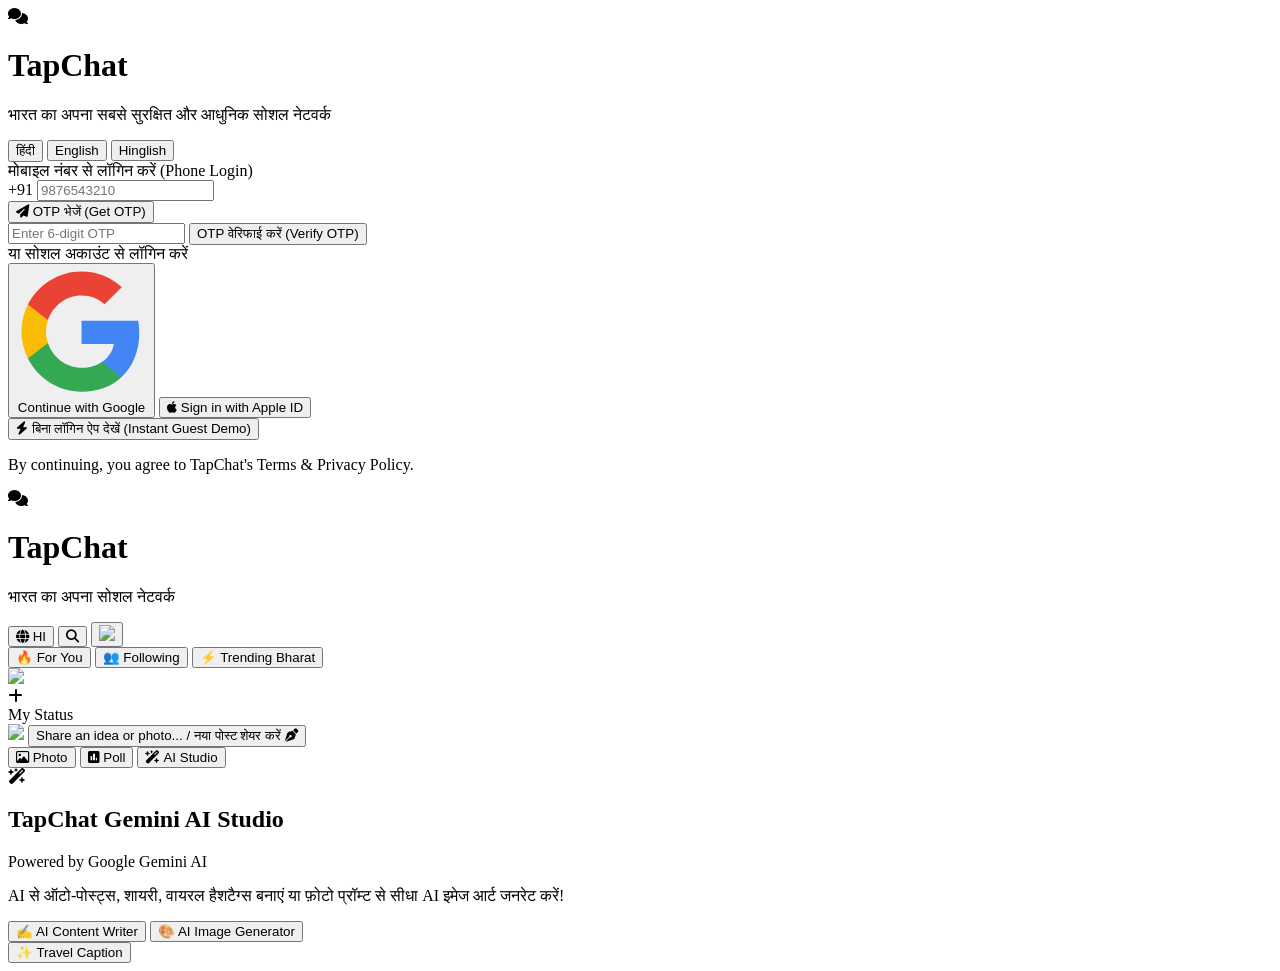
==== commit 8b0d3756: "Update app.html" ====
--- a/app.html
+++ b/app.html
@@ -1,15 +1,15 @@
 <!DOCTYPE html>
-<html lang="hi" class="h-full bg-slate-900 text-slate-100">
+<html lang="hi" class="h-full">
 <head>
     <meta charset="UTF-8">
     <meta name="viewport" content="width=device-width, initial-scale=1.0">
-    <title>TapChat - Web App</title>
+    <title>TapChat - Modern Social Network</title>
     <!-- Tailwind CSS -->
     <script src="https://cdn.tailwindcss.com"></script>
     <!-- FontAwesome Icons -->
     <link rel="stylesheet" href="https://cdnjs.cloudflare.com/ajax/libs/font-awesome/6.4.0/css/all.min.css">
-    <!-- Google Fonts Inter & Hind -->
-    <link href="https://fonts.googleapis.com/css2?family=Hind:wght@400;500;600;700&family=Inter:wght@300;400;500;600;700&display=swap" rel="stylesheet">
+    <!-- Google Fonts: Outfit & Inter -->
+    <link href="https://fonts.googleapis.com/css2?family=Inter:wght@300;400;500;600;700&family=Outfit:wght@400;500;600;700;800&display=swap" rel="stylesheet">
     <!-- Firebase SDKs -->
     <script src="https://www.gstatic.com/firebasejs/9.23.0/firebase-app-compat.js"></script>
     <script src="https://www.gstatic.com/firebasejs/9.23.0/firebase-auth-compat.js"></script>
@@ -22,289 +22,283 @@
                 extend: {
                     colors: {
                         brand: {
-                            50: '#eef2ff',
+                            50: '#f0f3ff',
+                            100: '#e0e7ff',
                             500: '#6366f1',
                             600: '#4f46e5',
                             700: '#4338ca',
-                        }
+                        },
+                        lightBg: '#f8fafc',
+                        cardBg: '#ffffff',
                     },
                     fontFamily: {
-                        sans: ['Inter', 'Hind', 'sans-serif'],
+                        sans: ['Inter', 'sans-serif'],
+                        heading: ['Outfit', 'sans-serif'],
                     }
                 }
             }
         }
     </script>
     <style>
-        /* Custom scrollbar and snap scroll for reels */
         .hide-scrollbar::-webkit-scrollbar { display: none; }
         .hide-scrollbar { -ms-overflow-style: none; scrollbar-width: none; }
         .reel-container { scroll-snap-type: y mandatory; }
         .reel-card { scroll-snap-align: start; }
+
+        .glass-light {
+            background: rgba(255, 255, 255, 0.92);
+            backdrop-filter: blur(12px);
+            -webkit-backdrop-filter: blur(12px);
+            border: 1px solid rgba(226, 232, 240, 0.8);
+        }
+
+        .active-story-ring {
+            background: linear-gradient(45deg, #f59e0b, #ec4899, #6366f1);
+            padding: 2px;
+        }
+
         @keyframes pulse-ring {
-            0% { transform: scale(0.95); box-shadow: 0 0 0 0 rgba(99, 102, 241, 0.7); }
-            70% { transform: scale(1); box-shadow: 0 0 0 10px rgba(99, 102, 241, 0); }
-            100% { transform: scale(0.95); box-shadow: 0 0 0 0 rgba(99, 102, 241, 0); }
+            0% { transform: scale(0.98); box-shadow: 0 0 0 0 rgba(99, 102, 241, 0.4); }
+            70% { transform: scale(1.02); box-shadow: 0 0 0 10px rgba(99, 102, 241, 0); }
+            100% { transform: scale(0.98); box-shadow: 0 0 0 0 rgba(99, 102, 241, 0); }
         }
-        .active-story-ring { animation: pulse-ring 2s infinite; }
+        .pulse-live { animation: pulse-ring 2s infinite; }
     </style>
 </head>
-<body class="h-full flex flex-col font-sans bg-slate-950 text-slate-100 antialiased select-none overflow-hidden">
-
-    <!-- Top Header -->
-    <header class="h-16 bg-slate-900/90 backdrop-blur-md border-b border-slate-800 sticky top-0 z-40 flex items-center justify-between px-4">
-        <div class="flex items-center gap-3">
-            <div class="w-10 h-10 rounded-xl bg-gradient-to-tr from-indigo-500 via-purple-500 to-pink-500 p-0.5 flex items-center justify-center shadow-lg shadow-indigo-500/20">
-                <div class="w-full h-full bg-slate-900 rounded-[10px] flex items-center justify-center">
-                    <i class="fa-solid fa-comments text-indigo-400 text-lg"></i>
-                </div>
-            </div>
-            <div>
-                <h1 class="font-bold text-xl tracking-tight bg-gradient-to-r from-indigo-400 via-purple-300 to-pink-400 bg-clip-text text-transparent">TapChat</h1>
-                <p class="text-[10px] text-slate-400 font-medium" id="langSubText">भारत का अपना सोशल नेटवर्क</p>
-            </div>
-        </div>
-
-        <div class="flex items-center gap-2">
-            <!-- Language Switcher -->
-            <button onclick="toggleAppLanguage()" class="px-2.5 py-1 rounded-lg bg-slate-800 hover:bg-slate-700 border border-slate-700 text-xs text-indigo-300 font-semibold transition">
-                <i class="fa-solid fa-language mr-1"></i><span id="langBtnLabel">HI / EN</span>
-            </button>
-            <!-- Search Modal Button -->
-            <button onclick="openSearchModal()" class="w-9 h-9 rounded-full bg-slate-800 hover:bg-slate-700 flex items-center justify-center text-slate-300 border border-slate-700/60 transition">
-                <i class="fa-solid fa-magnifying-glass text-sm"></i>
-            </button>
-            <!-- User Profile Drawer Button -->
-            <button onclick="toggleProfileDrawer()" class="relative group">
-                <img id="userHeaderAvatar" src="https://images.unsplash.com/photo-1534528741775-53994a69daeb?auto=format&fit=crop&w=120&q=80" class="w-9 h-9 rounded-full object-cover border-2 border-indigo-500/80 shadow-md">
-                <span class="absolute bottom-0 right-0 w-2.5 h-2.5 bg-emerald-500 border-2 border-slate-900 rounded-full"></span>
-            </button>
-        </div>
-    </header>
-
-    <!-- Main Content Dynamic View Area -->
-    <main class="flex-1 relative overflow-hidden bg-slate-950 max-w-md w-full mx-auto sm:border-x sm:border-slate-800">
-        
-        <!-- ================= TAB 1: FEED ================= -->
-        <section id="view-feed" class="h-full overflow-y-auto hide-scrollbar pb-24 p-3 space-y-4">
+<body class="h-full bg-slate-100 font-sans text-slate-800 antialiased select-none overflow-hidden">
+
+    <!-- Recaptcha Container for Firebase OTP -->
+    <div id="recaptcha-container"></div>
+
+    <!-- ================= 1. AUTHENTICATION VIEW (LOGIN / REGISTER) ================= -->
+    <div id="authView" class="fixed inset-0 z-50 bg-slate-50 flex items-center justify-center p-4 overflow-y-auto">
+        <div class="w-full max-w-md bg-white rounded-3xl p-6 sm:p-8 shadow-2xl border border-slate-200/80 space-y-6">
             
-            <!-- Stories Bar -->
-            <div class="flex items-center gap-3 overflow-x-auto hide-scrollbar py-2 px-1">
-                <!-- Add My Story -->
-                <div onclick="openNewStatusModal()" class="flex flex-col items-center gap-1 cursor-pointer flex-shrink-0">
-                    <div class="relative w-14 h-14 rounded-full border-2 border-dashed border-indigo-500 p-0.5 flex items-center justify-center bg-slate-800">
-                        <img src="https://images.unsplash.com/photo-1534528741775-53994a69daeb?auto=format&fit=crop&w=120&q=80" class="w-full h-full rounded-full object-cover opacity-60">
-                        <div class="absolute inset-0 flex items-center justify-center">
-                            <i class="fa-solid fa-plus bg-indigo-600 text-white w-6 h-6 rounded-full flex items-center justify-center text-xs shadow-md"></i>
-                        </div>
-                    </div>
-                    <span class="text-[11px] font-medium text-slate-300">My Status</span>
-                </div>
-
-                <!-- Friends Stories -->
-                <div id="feedStoriesList" class="flex items-center gap-3">
-                    <!-- Dynamic Stories Inserted Here -->
-                </div>
-            </div>
-
-            <!-- Create Post Bar -->
-            <div class="bg-slate-900 border border-slate-800 rounded-2xl p-3 shadow-lg">
-                <div class="flex items-center gap-3">
-                    <img src="https://images.unsplash.com/photo-1534528741775-53994a69daeb?auto=format&fit=crop&w=120&q=80" class="w-9 h-9 rounded-full object-cover">
-                    <button onclick="openCreatePostModal()" class="flex-1 bg-slate-800 hover:bg-slate-700/80 text-left px-4 py-2.5 rounded-xl text-slate-400 text-xs border border-slate-700/50 transition">
-                        What's on your mind? / क्या सोच रहे हैं?
-                    </button>
-                </div>
-                <div class="flex items-center justify-between mt-3 pt-2 border-t border-slate-800/80 px-2 text-xs text-slate-400">
-                    <button onclick="openCreatePostModal('photo')" class="flex items-center gap-1.5 hover:text-indigo-400 transition">
-                        <i class="fa-regular fa-image text-emerald-400 text-sm"></i> Photo
-                    </button>
-                    <button onclick="openCreatePostModal('poll')" class="flex items-center gap-1.5 hover:text-indigo-400 transition">
-                        <i class="fa-solid fa-square-poll-vertical text-purple-400 text-sm"></i> Poll
-                    </button>
-                    <button onclick="switchTab('ai')" class="flex items-center gap-1.5 hover:text-indigo-400 transition text-amber-300">
-                        <i class="fa-solid fa-wand-magic-sparkles text-sm"></i> AI Assist
-                    </button>
-                </div>
-            </div>
-
-            <!-- Feed Posts Stream -->
-            <div id="postsStream" class="space-y-4">
-                <!-- Dynamic Posts Rendered Here -->
-            </div>
-        </section>
-
-        <!-- ================= TAB 2: REELS ================= -->
-        <section id="view-reels" class="hidden h-full relative bg-black">
-            <div id="reelsContainer" class="h-full overflow-y-scroll reel-container hide-scrollbar">
-                <!-- Dynamic Reels Loaded Here -->
-            </div>
-        </section>
-
-        <!-- ================= TAB 3: STATUS ================= -->
-        <section id="view-status" class="hidden h-full overflow-y-auto hide-scrollbar pb-24 p-4 space-y-4">
-            <div class="flex items-center justify-between">
-                <div>
-                    <h2 class="text-lg font-bold text-white">Status Updates / स्टेटस</h2>
-                    <p class="text-xs text-slate-400">24 घंटे के लिए अपने दोस्तों के साथ साझा करें</p>
-                </div>
-                <button onclick="openNewStatusModal()" class="w-9 h-9 rounded-full bg-indigo-600 hover:bg-indigo-500 flex items-center justify-center text-white shadow-lg transition">
-                    <i class="fa-solid fa-camera"></i>
-                </button>
-            </div>
-
-            <!-- My Status Card -->
-            <div onclick="openNewStatusModal()" class="bg-slate-900 border border-slate-800 p-3 rounded-2xl flex items-center gap-3 cursor-pointer hover:bg-slate-800/60 transition">
-                <div class="relative w-12 h-12 rounded-full bg-indigo-600/20 border-2 border-indigo-500 p-0.5 flex items-center justify-center">
-                    <img src="https://images.unsplash.com/photo-1534528741775-53994a69daeb?auto=format&fit=crop&w=120&q=80" class="w-full h-full rounded-full object-cover">
-                    <span class="absolute -bottom-1 -right-1 bg-indigo-600 text-white rounded-full w-5 h-5 flex items-center justify-center text-xs border-2 border-slate-900">+</span>
-                </div>
-                <div class="flex-1">
-                    <h4 class="font-semibold text-sm text-slate-200">My Status</h4>
-                    <p class="text-xs text-slate-400">Tap to add status update</p>
-                </div>
-            </div>
-
-            <!-- Recent Status Updates -->
-            <div class="space-y-2">
-                <h3 class="text-xs font-semibold text-slate-400 uppercase tracking-wider px-1">Recent Updates</h3>
-                <div id="statusList" class="space-y-2">
-                    <!-- Dynamic Status List -->
-                </div>
-            </div>
-        </section>
-
-        <!-- ================= TAB 4: AI CHAT (GEMINI) ================= -->
-        <section id="view-ai" class="hidden h-full flex flex-col bg-slate-900">
-            <!-- AI Header -->
-            <div class="p-3 bg-slate-900 border-b border-slate-800 flex items-center justify-between">
-                <div class="flex items-center gap-2.5">
-                    <div class="w-9 h-9 rounded-xl bg-gradient-to-tr from-amber-400 via-rose-500 to-indigo-600 p-0.5 shadow-md">
-                        <div class="w-full h-full bg-slate-900 rounded-[10px] flex items-center justify-center">
-                            <i class="fa-solid fa-robot text-amber-400 text-sm"></i>
-                        </div>
-                    </div>
-                    <div>
-                        <h3 class="font-bold text-sm text-slate-100 flex items-center gap-1.5">
-                            TapChat AI Assistant
-                            <span class="px-1.5 py-0.5 text-[9px] font-bold bg-amber-500/20 text-amber-300 border border-amber-500/30 rounded-full">Gemini</span>
-                        </h3>
-                        <p class="text-[10px] text-emerald-400 flex items-center gap-1">
-                            <span class="w-1.5 h-1.5 rounded-full bg-emerald-400 animate-ping"></span> Online & Ready
-                        </p>
-                    </div>
-                </div>
-                <button onclick="clearAIChat()" class="text-slate-400 hover:text-rose-400 text-xs px-2 py-1 rounded-lg bg-slate-800 border border-slate-700/60 transition">
-                    <i class="fa-solid fa-trash-can mr-1"></i> Clear
-                </button>
-            </div>
-
-            <!-- Quick Suggestions Prompt Chips -->
-            <div class="p-2 bg-slate-950/60 border-b border-slate-800/80 flex gap-2 overflow-x-auto hide-scrollbar text-xs">
-                <button onclick="sendQuickPrompt('Write a catchy Hindi caption for my travel photo!')" class="whitespace-nowrap px-3 py-1.5 rounded-full bg-indigo-900/40 text-indigo-300 border border-indigo-700/50 hover:bg-indigo-800/50 transition">
-                    ✨ Hindi Photo Caption
-                </button>
-                <button onclick="sendQuickPrompt('Suggest 5 trending Instagram hashtags for viral reels')" class="whitespace-nowrap px-3 py-1.5 rounded-full bg-purple-900/40 text-purple-300 border border-purple-700/50 hover:bg-purple-800/50 transition">
-                    🔥 Viral Hashtags
-                </button>
-                <button onclick="sendQuickPrompt('Generate a cute motivational quote for morning status')" class="whitespace-nowrap px-3 py-1.5 rounded-full bg-rose-900/40 text-rose-300 border border-rose-700/50 hover:bg-rose-800/50 transition">
-                    ❤️ Morning Status
-                </button>
-            </div>
-
-            <!-- Chat Messages Log -->
-            <div id="aiChatLog" class="flex-1 overflow-y-auto p-3 space-y-3 text-xs">
-                <!-- Welcome Message -->
-                <div class="flex gap-2.5 items-start max-w-[85%]">
-                    <div class="w-7 h-7 rounded-lg bg-indigo-600 flex items-center justify-center text-white text-xs flex-shrink-0">
-                        <i class="fa-solid fa-sparkles"></i>
-                    </div>
-                    <div class="bg-slate-800 text-slate-200 p-3 rounded-2xl rounded-tl-xs border border-slate-700/60 shadow-sm leading-relaxed">
-                        नमस्ते! मैं आपका **TapChat AI** हूँ। मुझसे कुछ भी पूछें — शायरी, सोशल मीडिया पोस्ट, सलाह या AI फोटो बनवाने का आईडिया! 😊
-                    </div>
-                </div>
-            </div>
-
-            <!-- AI Chat Input Bar -->
-            <div class="p-2.5 bg-slate-900 border-t border-slate-800 mb-16">
-                <form onsubmit="handleAISubmit(event)" class="flex items-center gap-2">
-                    <input type="text" id="aiInput" placeholder="Ask AI something... / AI से कुछ पूछें..." class="flex-1 bg-slate-800 text-slate-100 px-4 py-2.5 rounded-xl border border-slate-700 focus:outline-none focus:border-indigo-500 text-xs placeholder:text-slate-500">
-                    <button type="submit" id="aiSendBtn" class="w-10 h-10 rounded-xl bg-indigo-600 hover:bg-indigo-500 text-white flex items-center justify-center shadow-lg transition">
-                        <i class="fa-solid fa-paper-plane text-xs"></i>
-                    </button>
-                </form>
-            </div>
-        </section>
-    </main>
-
-    <!-- Bottom Navigation Bar -->
-    <nav class="fixed bottom-0 left-0 right-0 z-40 bg-slate-900/95 backdrop-blur-md border-t border-slate-800 max-w-md mx-auto">
-        <div class="flex justify-around items-center h-16">
-            <button onclick="switchTab('feed')" id="nav-feed" class="nav-btn flex flex-col items-center gap-1 text-indigo-400 transition">
-                <i class="fa-solid fa-house text-lg"></i>
-                <span class="text-[10px] font-medium">Feed</span>
-            </button>
-            <button onclick="switchTab('reels')" id="nav-reels" class="nav-btn flex flex-col items-center gap-1 text-slate-400 hover:text-slate-200 transition">
-                <i class="fa-solid fa-clapperboard text-lg"></i>
-                <span class="text-[10px] font-medium">Reels</span>
-            </button>
-            <button onclick="switchTab('status')" id="nav-status" class="nav-btn flex flex-col items-center gap-1 text-slate-400 hover:text-slate-200 transition relative">
-                <span class="absolute top-1 right-3 w-2 h-2 rounded-full bg-rose-500"></span>
-                <i class="fa-solid fa-circle-notch text-lg"></i>
-                <span class="text-[10px] font-medium">Status</span>
-            </button>
-            <button onclick="switchTab('ai')" id="nav-ai" class="nav-btn flex flex-col items-center gap-1 text-slate-400 hover:text-slate-200 transition">
-                <i class="fa-solid fa-wand-magic-sparkles text-lg text-amber-400"></i>
-                <span class="text-[10px] font-medium text-amber-300">AI Assistant</span>
-            </button>
-        </div>
-    </nav>
-
-    <!-- Profile Drawer Modal -->
-    <div id="profileDrawer" class="hidden fixed inset-0 bg-black/70 backdrop-blur-sm z-50 flex justify-end transition-opacity">
-        <div class="w-80 bg-slate-900 h-full p-5 flex flex-col justify-between border-l border-slate-800 shadow-2xl">
-            <div>
-                <div class="flex items-center justify-between border-b border-slate-800 pb-4 mb-4">
-                    <h3 class="font-bold text-slate-200 text-sm">Account / प्रोफाइल</h3>
-                    <button onclick="toggleProfileDrawer()" class="text-slate-400 hover:text-white"><i class="fa-solid fa-xmark text-lg"></i></button>
-                </div>
-                
-                <div class="flex items-center gap-3 mb-6">
-                    <img id="drawerUserImg" src="https://images.unsplash.com/photo-1534528741775-53994a69daeb?auto=format&fit=crop&w=120&q=80" class="w-14 h-14 rounded-full object-cover border-2 border-indigo-500">
-                    <div>
-                        <h4 id="drawerUserName" class="font-bold text-slate-100 text-sm">TapChat User</h4>
-                        <p id="drawerUserPhone" class="text-xs text-slate-400">+91 9876543210</p>
-                        <span class="inline-block mt-1 px-2 py-0.5 bg-indigo-500/20 text-indigo-300 text-[10px] rounded-full font-medium">Verified Member</span>
-                    </div>
-                </div>
-
-                <div class="space-y-2 text-xs text-slate-300">
-                    <div class="p-3 bg-slate-800/80 rounded-xl flex justify-between items-center">
-                        <span>Total Posts</span>
-                        <span class="font-bold text-indigo-400">12</span>
-                    </div>
-                    <div class="p-3 bg-slate-800/80 rounded-xl flex justify-between items-center">
-                        <span>Followers</span>
-                        <span class="font-bold text-purple-400">1.4K</span>
-                    </div>
-                    <div class="p-3 bg-slate-800/80 rounded-xl flex justify-between items-center">
-                        <span>Language / भाषा</span>
-                        <button onclick="toggleAppLanguage()" class="text-xs font-semibold text-indigo-400" id="drawerLangText">Hindi / हिंदी</button>
-                    </div>
-                </div>
-            </div>
-
-            <button onclick="handleUserLogout()" class="w-full py-3 bg-rose-600/20 hover:bg-rose-600 text-rose-300 hover:text-white rounded-xl border border-rose-500/30 text-xs font-bold transition flex items-center justify-center gap-2">
-                <i class="fa-solid fa-right-from-bracket"></i> Logout / लॉगआउट करें
-            </button>
+            <!-- Logo & Title Header -->
+            <div class="text-center space-y-2">
+                <div class="inline-flex p-3 rounded-2xl bg-gradient-to-tr from-indigo-600 via-purple-600 to-pink-500 shadow-xl shadow-indigo-500/20 mb-1">
+                    <i class="fa-solid fa-comments text-white text-3xl"></i>
+                </div>
+                <h1 class="font-heading font-extrabold text-3xl text-slate-900 tracking-tight">TapChat</h1>
+                <p id="authSubtitle" class="text-xs font-medium text-slate-500">भारत का अपना सबसे सुरक्षित और आधुनिक सोशल नेटवर्क</p>
+            </div>
+
+            <!-- Language Switcher Bar in Auth -->
+            <div class="flex items-center justify-center gap-2 bg-slate-100 p-1 rounded-2xl">
+                <button onclick="setLanguage('HI')" id="langBtnHI" class="flex-1 py-1.5 rounded-xl text-xs font-bold bg-white text-indigo-600 shadow-sm transition">हिंदी</button>
+                <button onclick="setLanguage('EN')" id="langBtnEN" class="flex-1 py-1.5 rounded-xl text-xs font-medium text-slate-500 transition">English</button>
+                <button onclick="setLanguage('HINGLISH')" id="langBtnHING" class="flex-1 py-1.5 rounded-xl text-xs font-medium text-slate-500 transition">Hinglish</button>
+            </div>
+
+            <!-- LOGIN METHOD TABS -->
+            <div class="space-y-4">
+                <!-- Phone OTP Login Form -->
+                <div id="phoneLoginForm" class="space-y-3">
+                    <label id="phoneInputLabel" class="text-xs font-semibold text-slate-700 block">मोबाइल नंबर से लॉगिन करें (Phone Login)</label>
+                    <div class="flex items-center gap-2">
+                        <span class="bg-slate-100 text-slate-700 px-3 py-3 rounded-2xl text-xs font-bold border border-slate-200">+91</span>
+                        <input type="tel" id="phoneNumber" placeholder="9876543210" class="flex-1 bg-slate-50 text-slate-900 px-4 py-3 rounded-2xl border border-slate-200 text-xs font-medium focus:outline-none focus:border-indigo-600 focus:bg-white transition">
+                    </div>
+                    
+                    <button onclick="sendOTP()" id="btnSendOtp" class="w-full py-3 bg-indigo-600 hover:bg-indigo-700 text-white rounded-2xl text-xs font-bold shadow-lg shadow-indigo-600/30 transition flex items-center justify-center gap-2">
+                        <i class="fa-solid fa-paper-plane"></i> <span id="labelSendOtp">OTP भेजें (Get OTP)</span>
+                    </button>
+
+                    <!-- OTP Code Input Box -->
+                    <div id="otpBox" class="hidden space-y-2 pt-2 border-t border-slate-100">
+                        <input type="text" id="otpCode" placeholder="Enter 6-digit OTP" class="w-full bg-slate-50 text-slate-900 px-4 py-3 rounded-2xl border border-slate-200 text-xs text-center font-bold tracking-widest focus:outline-none focus:border-indigo-600">
+                        <button onclick="verifyOTP()" class="w-full py-3 bg-emerald-600 hover:bg-emerald-700 text-white rounded-2xl text-xs font-bold shadow-lg shadow-emerald-600/20 transition">
+                            <span id="labelVerifyOtp">OTP वेरिफाई करें (Verify OTP)</span>
+                        </button>
+                    </div>
+                </div>
+
+                <div class="relative flex items-center my-4">
+                    <div class="flex-grow border-t border-slate-200"></div>
+                    <span class="flex-shrink mx-3 text-[10px] font-bold text-slate-400 uppercase tracking-wider">या सोशल अकाउंट से लॉगिन करें</span>
+                    <div class="flex-grow border-t border-slate-200"></div>
+                </div>
+
+                <!-- Google & Apple Social Login Buttons -->
+                <div class="space-y-2.5">
+                    <!-- Google Login Button -->
+                    <button onclick="googleLogin()" class="w-full py-3 bg-white hover:bg-slate-50 text-slate-700 rounded-2xl border border-slate-200 text-xs font-semibold shadow-sm transition flex items-center justify-center gap-3">
+                        <svg class="w-4 h-4" viewBox="0 0 24 24">
+                            <path fill="#4285F4" d="M22.56 12.25c0-.78-.07-1.53-.2-2.25H12v4.26h5.92c-.26 1.37-1.04 2.53-2.21 3.31v2.77h3.57c2.08-1.92 3.28-4.74 3.28-8.09z"/>
+                            <path fill="#34A853" d="M12 23c2.97 0 5.46-.98 7.28-2.66l-3.57-2.77c-.98.66-2.23 1.06-3.71 1.06-2.86 0-5.29-1.93-6.16-4.53H2.18v2.84C3.99 20.53 7.7 23 12 23z"/>
+                            <path fill="#FBBC05" d="M5.84 14.09c-.22-.66-.35-1.36-.35-2.09s.13-1.43.35-2.09V7.06H2.18C1.43 8.55 1 10.22 1 12s.43 3.45 1.18 4.94l2.85-2.22.81-.63z"/>
+                            <path fill="#EA4335" d="M12 5.38c1.62 0 3.06.56 4.21 1.64l3.15-3.15C17.45 2.09 14.97 1 12 1 7.7 1 3.99 3.47 2.18 7.06l3.66 2.84c.87-2.6 3.3-4.52 6.16-4.52z"/>
+                        </svg>
+                        <span>Continue with Google</span>
+                    </button>
+
+                    <!-- Apple ID Login Button -->
+                    <button onclick="appleLogin()" class="w-full py-3 bg-slate-900 hover:bg-black text-white rounded-2xl text-xs font-semibold shadow-md transition flex items-center justify-center gap-3">
+                        <i class="fa-brands fa-apple text-base"></i>
+                        <span>Sign in with Apple ID</span>
+                    </button>
+                </div>
+
+                <!-- Instant Demo Access Button -->
+                <div class="pt-2">
+                    <button onclick="enterDemoMode()" class="w-full py-2.5 bg-indigo-50 hover:bg-indigo-100 text-indigo-700 rounded-2xl text-xs font-bold border border-indigo-200 transition flex items-center justify-center gap-2">
+                        <i class="fa-solid fa-bolt text-amber-500"></i>
+                        <span id="labelDemoLogin">बिना लॉगिन ऐप देखें (Instant Guest Demo)</span>
+                    </button>
+                </div>
+            </div>
+            
+            <p class="text-[10px] text-center text-slate-400">By continuing, you agree to TapChat's Terms & Privacy Policy.</p>
         </div>
     </div>
 
-    <!-- Create Post Modal -->
-    <div id="createPostModal" class="hidden fixed inset-0 bg-black/70 backdrop-blur-sm z-50 flex items-center justify-center p-4">
-        <div class="bg-slate-900 border border-slate-800 w-full max-w-sm rounded-2xl p-4 shadow-2xl space-y-3">
-            <div class="flex justify-between items-center border-b border-slate-800 pb-2">
-                <h3 class="font-bold text-sm text-slate-100">Create New Post / नई पोस्ट लिखें</h3>
-                <button onclick="closeCreatePostModal()" class="text-slate-400 hover:text-white"><i class="fa-solid fa-xmark"></i></button>
-            </div>
-            <textarea id="postInputText" rows="4" placeholder="Write something inspiring... / कुछ नया शेयर करें..." class="w-full bg-slate-800 text-xs text
+    <!-- ================= 2. MAIN APPLICATION CONTAINER (LIGHT THEME) ================= -->
+    <div id="appContainer" class="h-full max-w-md w-full mx-auto bg-slate-50 flex flex-col relative shadow-2xl border-x border-slate-200">
+
+        <!-- Top Navigation Header -->
+        <header class="h-16 bg-white/95 backdrop-blur-md border-b border-slate-200/80 sticky top-0 z-40 flex items-center justify-between px-4">
+            <div class="flex items-center gap-2.5">
+                <div class="w-10 h-10 rounded-2xl bg-gradient-to-tr from-indigo-600 via-purple-600 to-pink-500 p-0.5 shadow-md shadow-indigo-500/20 cursor-pointer" onclick="switchTab('feed')">
+                    <div class="w-full h-full bg-white rounded-[14px] flex items-center justify-center">
+                        <i class="fa-solid fa-comments text-indigo-600 text-lg"></i>
+                    </div>
+                </div>
+                <div>
+                    <h1 class="font-heading font-extrabold text-xl text-slate-900 tracking-tight flex items-center gap-1.5">
+                        TapChat
+                        <span class="w-2 h-2 rounded-full bg-emerald-500"></span>
+                    </h1>
+                    <p class="text-[10px] font-medium text-slate-500" id="headerSubText">भारत का अपना सोशल नेटवर्क</p>
+                </div>
+            </div>
+
+            <div class="flex items-center gap-2">
+                <!-- Multi-language Quick Switch Button -->
+                <button onclick="cycleLanguage()" class="px-2.5 py-1.5 rounded-xl bg-slate-100 hover:bg-slate-200 text-slate-700 text-xs font-bold transition flex items-center gap-1 border border-slate-200">
+                    <i class="fa-solid fa-globe text-indigo-600"></i>
+                    <span id="currentLangLabel">HI</span>
+                </button>
+
+                <!-- Search Button -->
+                <button onclick="openSearchModal()" class="w-9 h-9 rounded-xl bg-slate-100 hover:bg-slate-200 text-slate-600 flex items-center justify-center transition border border-slate-200">
+                    <i class="fa-solid fa-magnifying-glass text-xs"></i>
+                </button>
+
+                <!-- Profile Drawer Trigger -->
+                <button onclick="toggleProfileDrawer()" class="relative group ml-0.5">
+                    <img id="userHeaderAvatar" src="https://images.unsplash.com/photo-1534528741775-53994a69daeb?auto=format&fit=crop&w=120&q=80" class="w-9 h-9 rounded-xl object-cover border-2 border-indigo-500 shadow-sm">
+                </button>
+            </div>
+        </header>
+
+        <!-- Main Content Dynamic Scroll Area -->
+        <main class="flex-1 relative overflow-hidden">
+            
+            <!-- ================= TAB 1: FEED ================= -->
+            <section id="view-feed" class="h-full overflow-y-auto hide-scrollbar pb-28 p-3.5 space-y-4">
+                
+                <!-- Category Chips Filter -->
+                <div class="flex items-center gap-2 overflow-x-auto hide-scrollbar py-0.5">
+                    <button onclick="filterFeed('foryou')" id="chip-foryou" class="px-3.5 py-1.5 rounded-full text-xs font-bold bg-indigo-600 text-white shadow-md shadow-indigo-600/20">
+                        🔥 <span class="lbl-foryou">For You</span>
+                    </button>
+                    <button onclick="filterFeed('following')" id="chip-following" class="px-3.5 py-1.5 rounded-full text-xs font-semibold bg-white text-slate-600 border border-slate-200 hover:bg-slate-50">
+                        👥 <span class="lbl-following">Following</span>
+                    </button>
+                    <button onclick="filterFeed('trending')" id="chip-trending" class="px-3.5 py-1.5 rounded-full text-xs font-semibold bg-white text-slate-600 border border-slate-200 hover:bg-slate-50">
+                        ⚡ <span class="lbl-trending">Trending Bharat</span>
+                    </button>
+                </div>
+
+                <!-- Story Status Bar -->
+                <div class="bg-white p-3 rounded-2xl border border-slate-200/80 shadow-sm">
+                    <div class="flex items-center gap-3.5 overflow-x-auto hide-scrollbar py-0.5">
+                        <!-- Add Story Button -->
+                        <div onclick="openNewStatusModal()" class="flex flex-col items-center gap-1.5 cursor-pointer flex-shrink-0 group">
+                            <div class="relative w-14 h-14 rounded-2xl border-2 border-dashed border-indigo-500 p-0.5 flex items-center justify-center bg-indigo-50 group-hover:bg-indigo-100 transition">
+                                <img src="https://images.unsplash.com/photo-1534528741775-53994a69daeb?auto=format&fit=crop&w=120&q=80" class="w-full h-full rounded-xl object-cover opacity-70">
+                                <div class="absolute inset-0 flex items-center justify-center">
+                                    <i class="fa-solid fa-plus bg-indigo-600 text-white w-6 h-6 rounded-full flex items-center justify-center text-xs shadow-md"></i>
+                                </div>
+                            </div>
+                            <span class="text-[11px] font-semibold text-slate-700">My Status</span>
+                        </div>
+
+                        <!-- Dynamic Friends Stories -->
+                        <div id="feedStoriesList" class="flex items-center gap-3.5">
+                            <!-- Rendered by JS -->
+                        </div>
+                    </div>
+                </div>
+
+                <!-- Create Post Card -->
+                <div class="bg-white rounded-2xl p-3.5 border border-slate-200/80 shadow-sm space-y-3">
+                    <div class="flex items-center gap-3">
+                        <img src="https://images.unsplash.com/photo-1534528741775-53994a69daeb?auto=format&fit=crop&w=120&q=80" class="w-9 h-9 rounded-xl object-cover border border-slate-200">
+                        <button onclick="openCreatePostModal()" class="flex-1 bg-slate-50 hover:bg-slate-100 text-left px-4 py-2.5 rounded-xl text-slate-400 text-xs border border-slate-200 transition flex items-center justify-between">
+                            <span id="txtSharePrompt">Share an idea or photo... / नया पोस्ट शेयर करें</span>
+                            <i class="fa-solid fa-pen-nib text-indigo-600"></i>
+                        </button>
+                    </div>
+                    <div class="flex items-center justify-between pt-2 border-t border-slate-100 text-xs text-slate-600 font-medium">
+                        <button onclick="openCreatePostModal('photo')" class="flex items-center gap-1.5 hover:text-indigo-600 transition">
+                            <i class="fa-regular fa-image text-emerald-500 text-sm"></i> Photo
+                        </button>
+                        <button onclick="openCreatePostModal('poll')" class="flex items-center gap-1.5 hover:text-indigo-600 transition">
+                            <i class="fa-solid fa-square-poll-vertical text-purple-500 text-sm"></i> Poll
+                        </button>
+                        <button onclick="switchTab('aistudio')" class="flex items-center gap-1.5 text-indigo-600 font-bold hover:text-indigo-700 transition">
+                            <i class="fa-solid fa-wand-magic-sparkles text-amber-500 animate-bounce"></i> AI Studio
+                        </button>
+                    </div>
+                </div>
+
+                <!-- Posts Stream -->
+                <div id="postsStream" class="space-y-4">
+                    <!-- Dynamic Posts Rendered Here -->
+                </div>
+            </section>
+
+            <!-- ================= TAB 2: REELS ================= -->
+            <section id="view-reels" class="hidden h-full relative bg-slate-950">
+                <div id="reelsContainer" class="h-full overflow-y-scroll reel-container hide-scrollbar">
+                    <!-- Dynamic Video Reels -->
+                </div>
+            </section>
+
+            <!-- ================= TAB 3: AI STUDIO ================= -->
+            <section id="view-aistudio" class="hidden h-full flex flex-col overflow-y-auto hide-scrollbar pb-28 p-4 space-y-4">
+                
+                <!-- AI Banner -->
+                <div class="bg-gradient-to-r from-indigo-600 via-purple-600 to-pink-600 rounded-3xl p-5 text-white shadow-xl relative overflow-hidden">
+                    <div class="flex items-center gap-3 mb-2">
+                        <div class="w-10 h-10 rounded-2xl bg-white/20 backdrop-blur-md flex items-center justify-center text-amber-300">
+                            <i class="fa-solid fa-wand-magic-sparkles text-lg"></i>
+                        </div>
+                        <div>
+                            <h2 class="font-heading font-extrabold text-lg">TapChat Gemini AI Studio</h2>
+                            <p class="text-xs text-indigo-100 font-medium">Powered by Google Gemini AI</p>
+                        </div>
+                    </div>
+                    <p class="text-xs text-indigo-100 leading-relaxed" id="aiStudioBannerDesc">
+                        AI से ऑटो-पोस्ट्स, शायरी, वायरल हैशटैग्स बनाएं या फ़ोटो प्रॉम्ट से सीधा AI इमेज आर्ट जनरेट करें!
+                    </p>
+                </div>
+
+                <!-- Sub Tab Switcher -->
+                <div class="flex bg-white p-1 rounded-2xl border border-slate-200 shadow-sm">
+                    <button onclick="switchAITab('writer')" id="aiSubTabWriter" class="flex-1 py-2 rounded-xl text-xs font-bold bg-indigo-600 text-white transition">
+                        ✍️ AI Content Writer
+                    </button>
+                    <button onclick="switchAITab('image')" id="aiSubTabImage" class="flex-1 py-2 rounded-xl text-xs font-semibold text-slate-500 hover:text-slate-800 transition">
+                        🎨 AI Image Generator
+                    </button>
+                </div>
+
+                <!-- AI Text Assistant Panel -->
+                <div id="panelAIWriter" class="space-y-3">
+                    <div class="flex gap-2 overflow-x-auto hide-scrollbar text-xs">
+                        <button onclick="sendQuickPrompt('Write a catchy Hindi caption for my travel picture')" class="whitespace-nowrap px-3 py-1.5 rounded-xl bg-white border border-slate-200 text-indigo-600 font-medium shadow-sm hover:bg-slate-50">
+                            ✨ Travel Caption
+                        </button>
+                        <button onclick="sendQuickPrompt('Suggest 10 trending hashtags for viral Indian social reels')" class="w
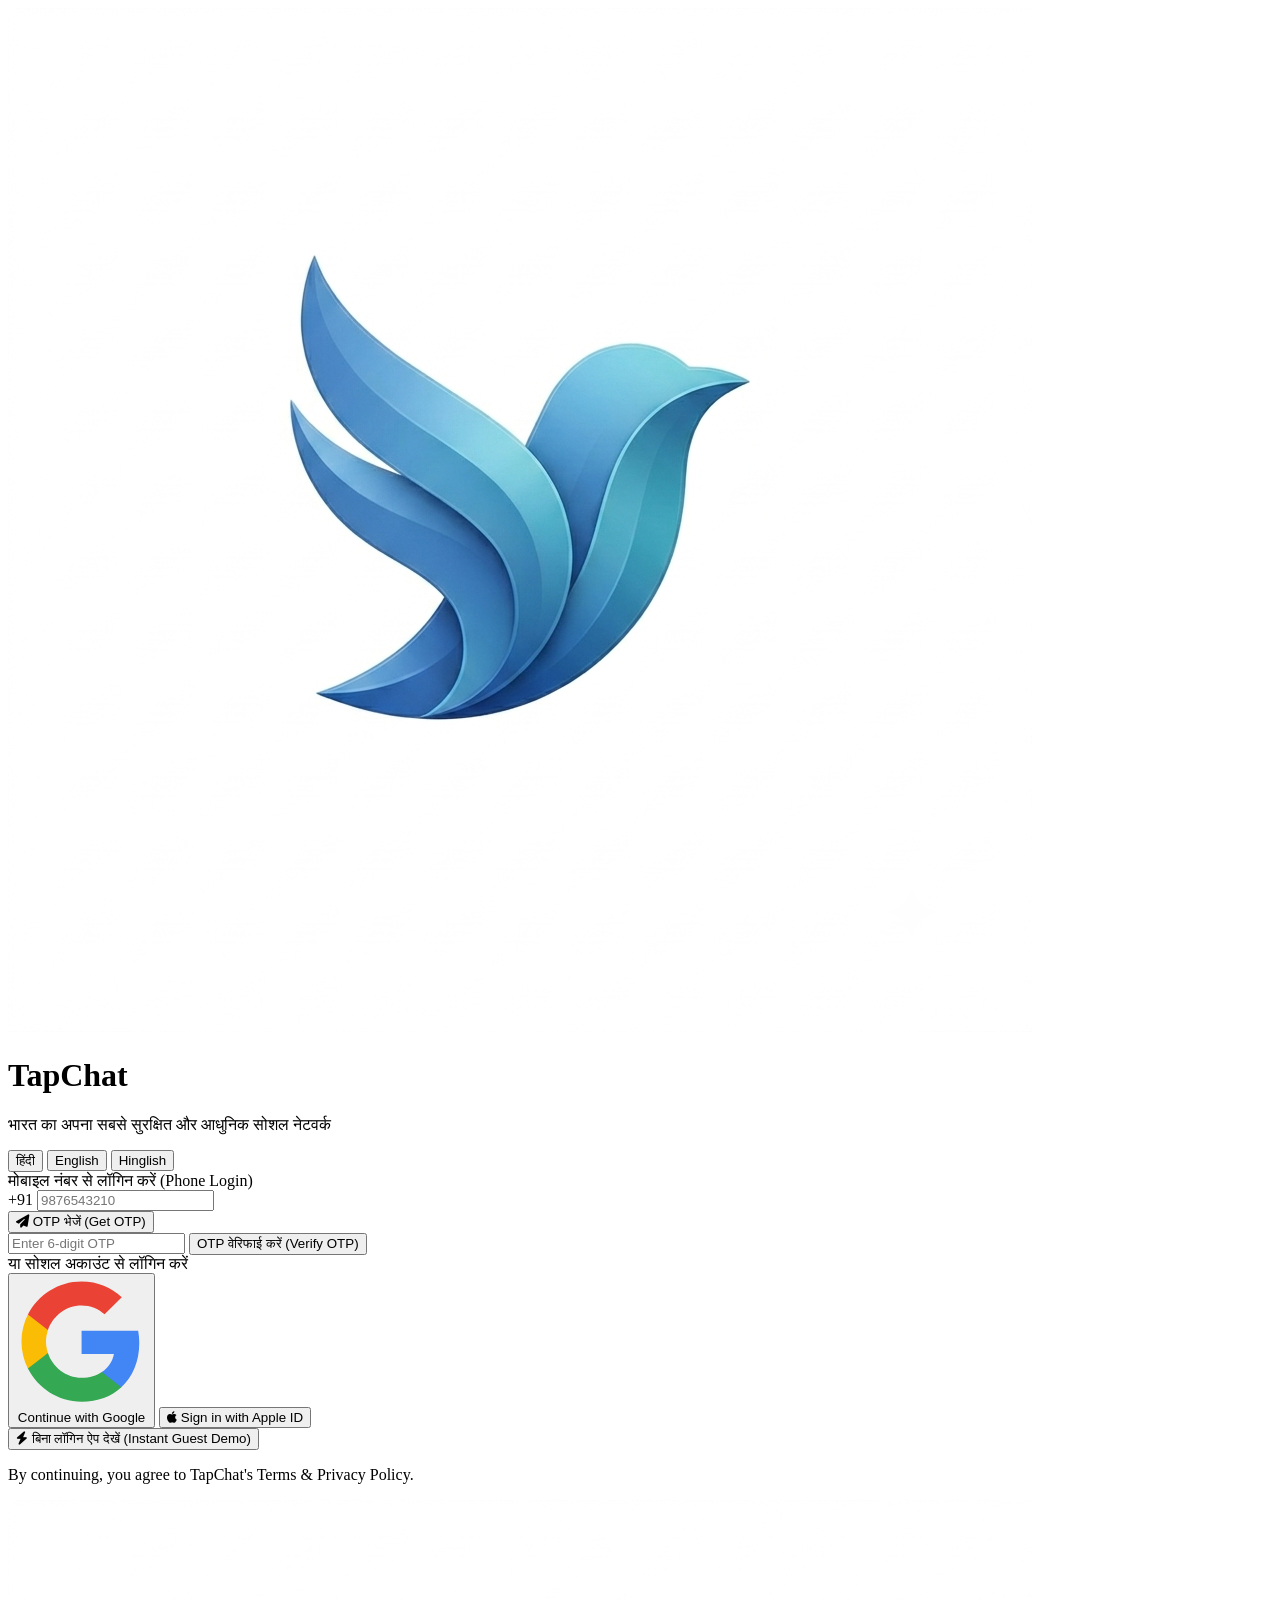
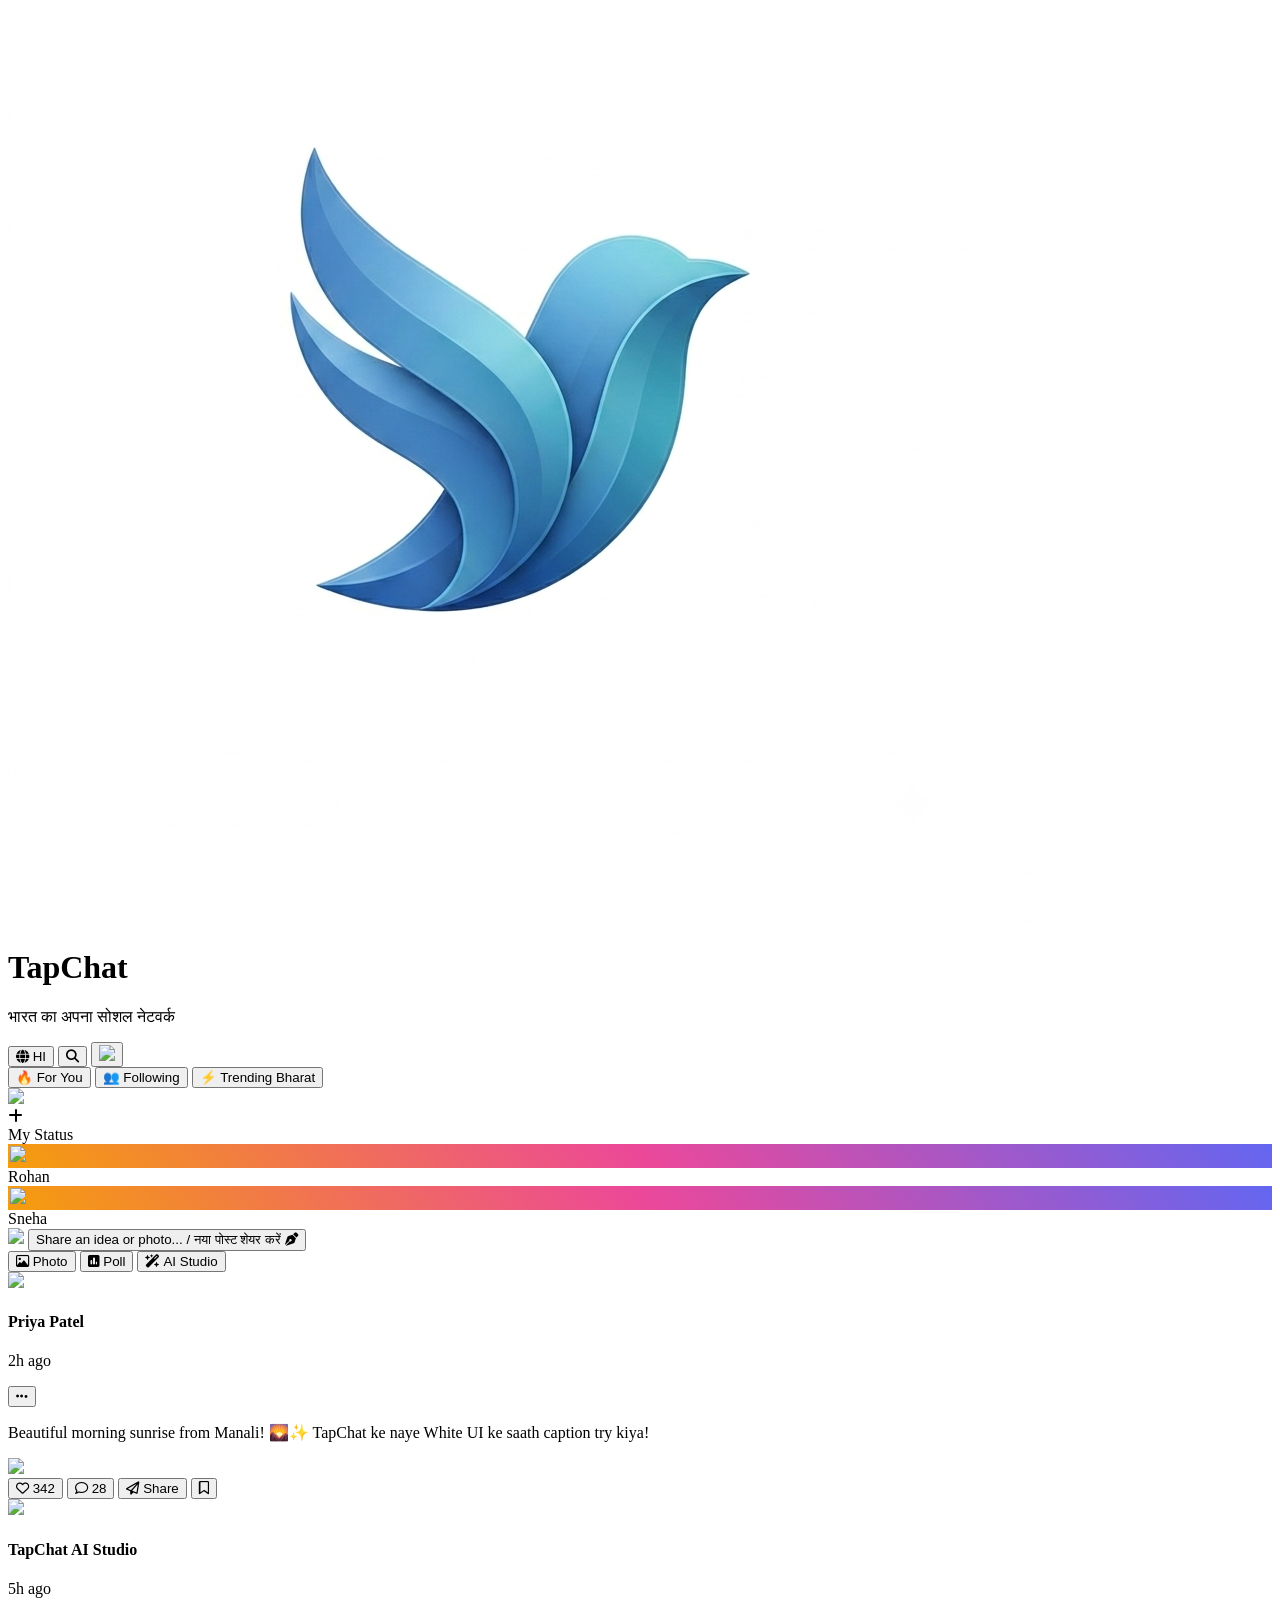
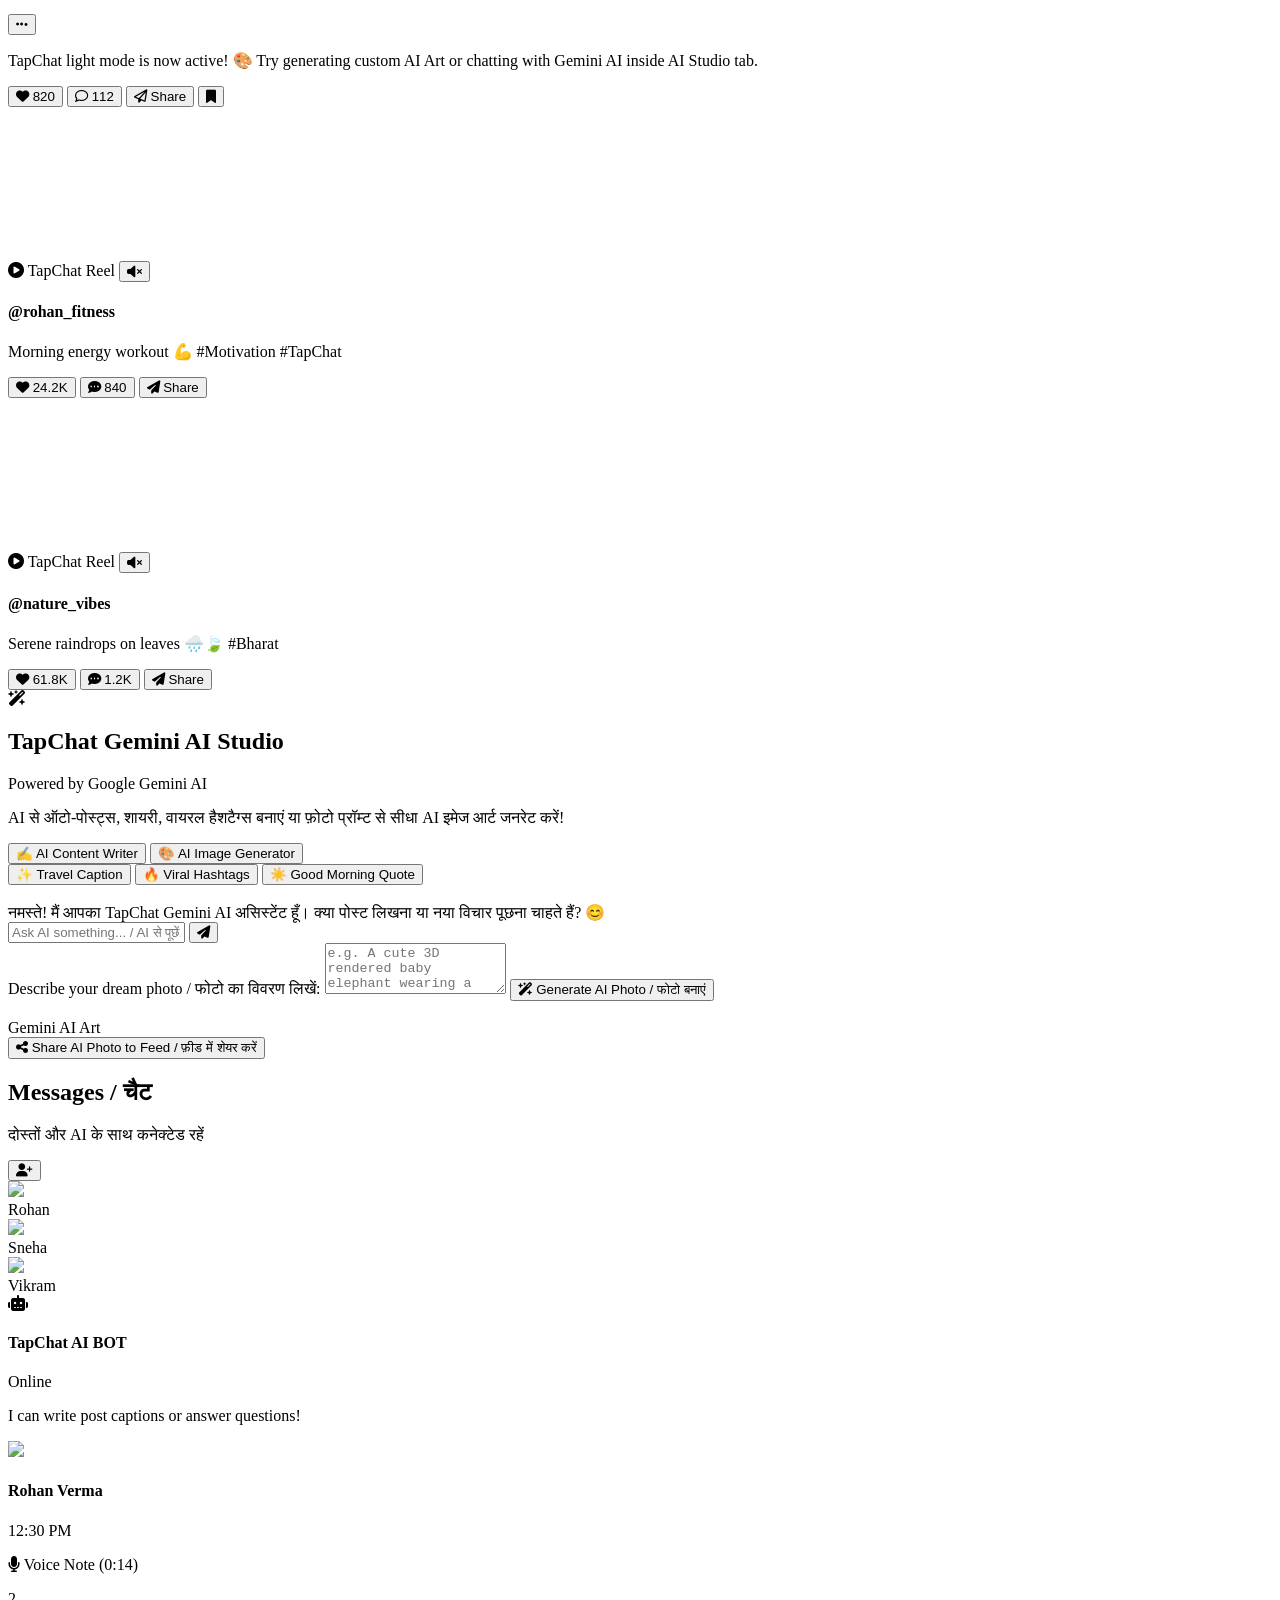
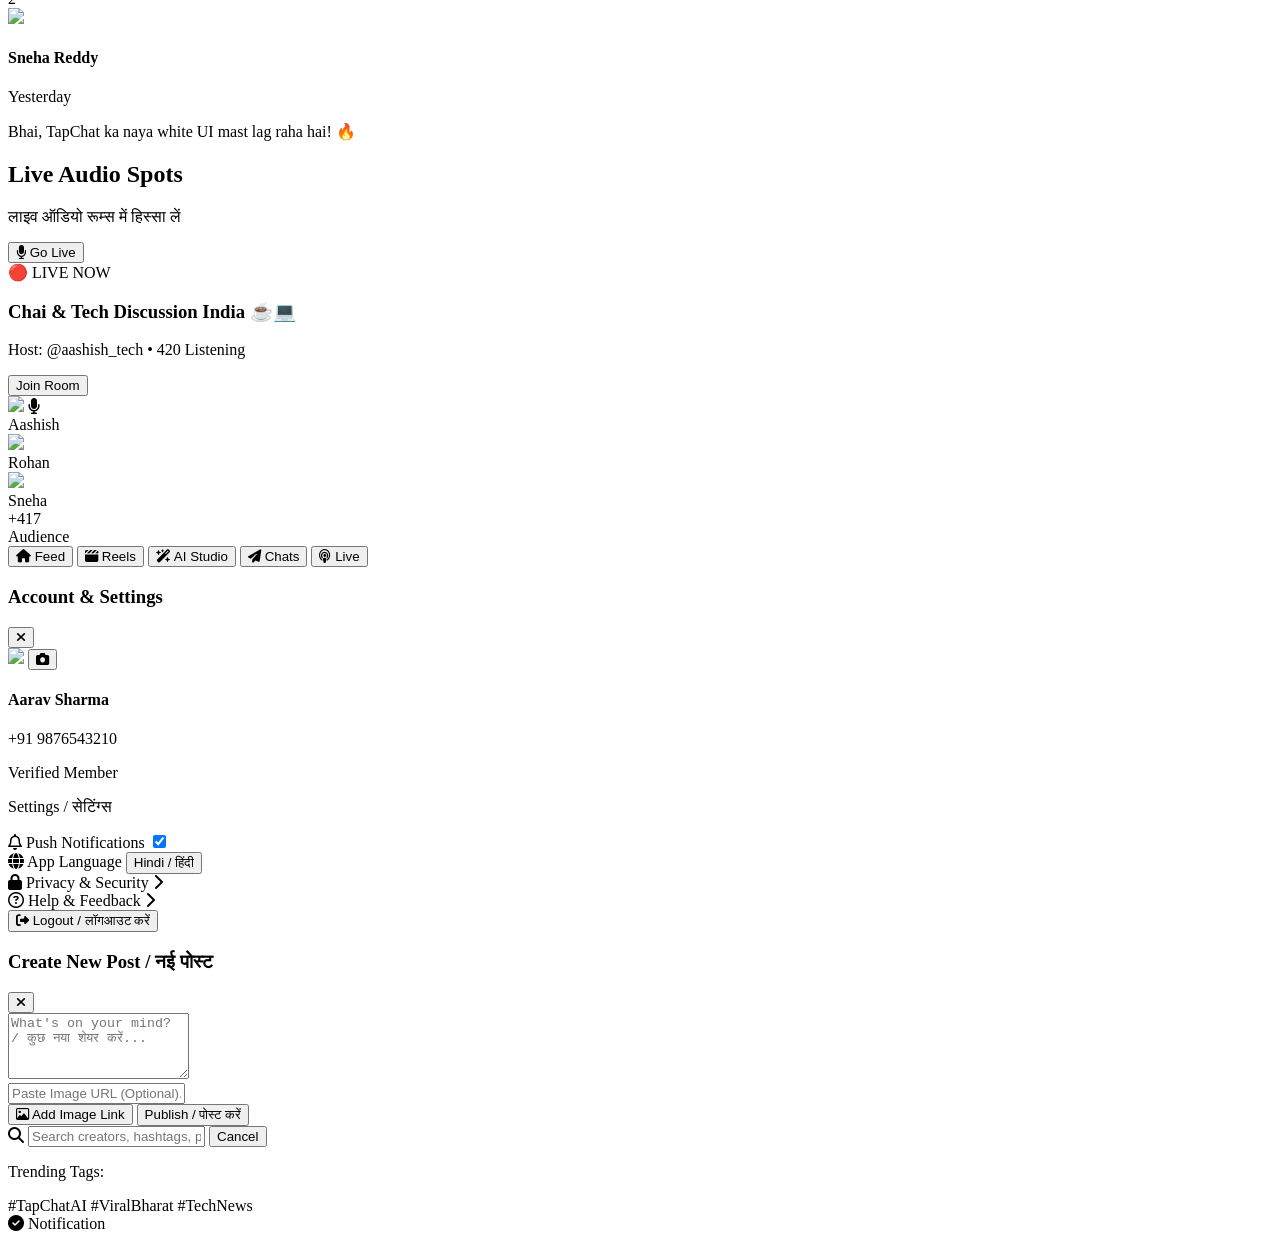
==== commit a505aec9: "Update app.html" ====
--- a/app.html
+++ b/app.html
@@ -70,14 +70,15 @@
     <!-- Recaptcha Container for Firebase OTP -->
     <div id="recaptcha-container"></div>
 
-    <!-- ================= 1. AUTHENTICATION VIEW (LOGIN / REGISTER) ================= -->
+    <!-- ================= 1. AUTHENTICATION VIEW OVERLAY (ONLY SHOWN IF NOT LOGGED IN) ================= -->
     <div id="authView" class="fixed inset-0 z-50 bg-slate-50 flex items-center justify-center p-4 overflow-y-auto">
         <div class="w-full max-w-md bg-white rounded-3xl p-6 sm:p-8 shadow-2xl border border-slate-200/80 space-y-6">
             
-            <!-- Logo & Title Header -->
-            <div class="text-center space-y-2">
-                <div class="inline-flex p-3 rounded-2xl bg-gradient-to-tr from-indigo-600 via-purple-600 to-pink-500 shadow-xl shadow-indigo-500/20 mb-1">
-                    <i class="fa-solid fa-comments text-white text-3xl"></i>
+            <!-- Custom App Logo & Title Header -->
+            <div class="text-center space-y-2 flex flex-col items-center">
+                <div class="inline-flex p-1 rounded-2xl bg-gradient-to-tr from-indigo-600 via-purple-600 to-pink-500 shadow-xl shadow-indigo-500/20 mb-1 w-16 h-16 items-center justify-center overflow-hidden">
+                    <!-- LOGO PNG WITH FALLBACK -->
+                    <img src="logo.png" alt="TapChat Logo" class="w-full h-full object-cover rounded-xl bg-white" onerror="this.onerror=null; this.parentElement.innerHTML='<i class=\'fa-solid fa-comments text-white text-3xl\'></i>';">
                 </div>
                 <h1 class="font-heading font-extrabold text-3xl text-slate-900 tracking-tight">TapChat</h1>
                 <p id="authSubtitle" class="text-xs font-medium text-slate-500">भारत का अपना सबसे सुरक्षित और आधुनिक सोशल नेटवर्क</p>
@@ -158,10 +159,9 @@
         <!-- Top Navigation Header -->
         <header class="h-16 bg-white/95 backdrop-blur-md border-b border-slate-200/80 sticky top-0 z-40 flex items-center justify-between px-4">
             <div class="flex items-center gap-2.5">
-                <div class="w-10 h-10 rounded-2xl bg-gradient-to-tr from-indigo-600 via-purple-600 to-pink-500 p-0.5 shadow-md shadow-indigo-500/20 cursor-pointer" onclick="switchTab('feed')">
-                    <div class="w-full h-full bg-white rounded-[14px] flex items-center justify-center">
-                        <i class="fa-solid fa-comments text-indigo-600 text-lg"></i>
-                    </div>
+                <!-- LOGO PNG IN HEADER BAR -->
+                <div class="w-10 h-10 rounded-2xl bg-gradient-to-tr from-indigo-600 via-purple-600 to-pink-500 p-0.5 shadow-md shadow-indigo-500/20 cursor-pointer overflow-hidden flex items-center justify-center" onclick="switchTab('feed')">
+                    <img src="logo.png" alt="TapChat Logo" class="w-full h-full object-cover rounded-[14px] bg-white" onerror="this.onerror=null; this.parentElement.innerHTML='<div class=\'w-full h-full bg-white rounded-[14px] flex items-center justify-center\'><i class=\'fa-solid fa-comments text-indigo-600 text-lg\'></i></div>';">
                 </div>
                 <div>
                     <h1 class="font-heading font-extrabold text-xl text-slate-900 tracking-tight flex items-center gap-1.5">
@@ -301,4 +301,877 @@
                         <button onclick="sendQuickPrompt('Write a catchy Hindi caption for my travel picture')" class="whitespace-nowrap px-3 py-1.5 rounded-xl bg-white border border-slate-200 text-indigo-600 font-medium shadow-sm hover:bg-slate-50">
                             ✨ Travel Caption
                         </button>
-                        <button onclick="sendQuickPrompt('Suggest 10 trending hashtags for viral Indian social reels')" class="w
+                        <button onclick="sendQuickPrompt('Suggest 10 trending hashtags for viral Indian social reels')" class="whitespace-nowrap px-3 py-1.5 rounded-xl bg-white border border-slate-200 text-purple-600 font-medium shadow-sm hover:bg-slate-50">
+                            🔥 Viral Hashtags
+                        </button>
+                        <button onclick="sendQuickPrompt('Create an energetic good morning quote for status in Hindi')" class="whitespace-nowrap px-3 py-1.5 rounded-xl bg-white border border-slate-200 text-rose-600 font-medium shadow-sm hover:bg-slate-50">
+                            ☀️ Good Morning Quote
+                        </button>
+                    </div>
+
+                    <!-- Chat Log Container -->
+                    <div class="bg-white rounded-2xl p-3.5 h-64 overflow-y-auto hide-scrollbar space-y-3 border border-slate-200 shadow-sm text-xs" id="aiChatLog">
+                        <div class="flex gap-2.5 items-start max-w-[85%]">
+                            <div class="w-7 h-7 rounded-xl bg-indigo-600 flex items-center justify-center text-white text-xs flex-shrink-0">
+                                <i class="fa-solid fa-sparkles"></i>
+                            </div>
+                            <div class="bg-slate-100 text-slate-800 p-3 rounded-2xl rounded-tl-xs border border-slate-200 leading-relaxed">
+                                नमस्ते! मैं आपका TapChat Gemini AI असिस्टेंट हूँ। क्या पोस्ट लिखना या नया विचार पूछना चाहते हैं? 😊
+                            </div>
+                        </div>
+                    </div>
+
+                    <!-- AI Input Form -->
+                    <form onsubmit="handleAISubmit(event)" class="flex items-center gap-2">
+                        <input type="text" id="aiInput" placeholder="Ask AI something... / AI से पूछें..." class="flex-1 bg-white text-slate-900 px-4 py-3 rounded-2xl border border-slate-200 text-xs font-medium focus:outline-none focus:border-indigo-600 shadow-sm">
+                        <button type="submit" class="w-11 h-11 rounded-2xl bg-indigo-600 hover:bg-indigo-700 text-white flex items-center justify-center shadow-md shadow-indigo-600/30 transition">
+                            <i class="fa-solid fa-paper-plane text-xs"></i>
+                        </button>
+                    </form>
+                </div>
+
+                <!-- AI Image Generator Panel -->
+                <div id="panelAIImage" class="hidden space-y-3">
+                    <div class="bg-white p-4 rounded-2xl border border-slate-200 shadow-sm space-y-3">
+                        <label class="text-xs font-bold text-slate-700 block">Describe your dream photo / फोटो का विवरण लिखें:</label>
+                        <textarea id="aiImagePrompt" rows="3" placeholder="e.g. A cute 3D rendered baby elephant wearing a royal Indian turban floating on colorful clouds at sunset..." class="w-full bg-slate-50 text-slate-900 p-3 rounded-xl border border-slate-200 text-xs focus:outline-none focus:border-purple-600"></textarea>
+                        
+                        <button onclick="generateAIArt()" id="generateImageBtn" class="w-full py-3 bg-gradient-to-r from-purple-600 via-pink-600 to-indigo-600 text-white rounded-xl font-bold text-xs shadow-md transition flex items-center justify-center gap-2">
+                            <i class="fa-solid fa-wand-magic-sparkles"></i> Generate AI Photo / फोटो बनाएं
+                        </button>
+                    </div>
+
+                    <div id="aiImageResultArea" class="hidden bg-white p-3 rounded-2xl border border-slate-200 shadow-sm space-y-3">
+                        <div class="relative rounded-xl overflow-hidden border border-slate-200">
+                            <img id="generatedImageDisplay" src="" class="w-full h-64 object-cover">
+                            <div class="absolute top-2 right-2 px-2.5 py-1 bg-slate-900/80 backdrop-blur-md text-white rounded-lg text-[10px] font-bold">
+                                Gemini AI Art
+                            </div>
+                        </div>
+                        <button onclick="publishAIImageToFeed()" class="w-full py-2.5 bg-emerald-600 hover:bg-emerald-700 text-white rounded-xl font-bold text-xs shadow-md transition flex items-center justify-center gap-2">
+                            <i class="fa-solid fa-share-nodes"></i> Share AI Photo to Feed / फ़ीड में शेयर करें
+                        </button>
+                    </div>
+                </div>
+
+            </section>
+
+            <!-- ================= TAB 4: CHATS & MESSAGES ================= -->
+            <section id="view-chats" class="hidden h-full flex flex-col overflow-y-auto hide-scrollbar pb-28 p-4 space-y-4">
+                <div class="flex items-center justify-between">
+                    <div>
+                        <h2 class="font-heading font-extrabold text-lg text-slate-900">Messages / चैट</h2>
+                        <p class="text-xs text-slate-500">दोस्तों और AI के साथ कनेक्टेड रहें</p>
+                    </div>
+                    <button onclick="openSearchModal()" class="w-9 h-9 rounded-xl bg-white border border-slate-200 flex items-center justify-center text-slate-600">
+                        <i class="fa-solid fa-user-plus text-xs"></i>
+                    </button>
+                </div>
+
+                <!-- Online Active Friends Bar -->
+                <div class="flex items-center gap-3 overflow-x-auto hide-scrollbar py-1">
+                    <div class="flex flex-col items-center gap-1 flex-shrink-0">
+                        <div class="relative w-12 h-12 rounded-2xl border-2 border-emerald-500 p-0.5">
+                            <img src="https://images.unsplash.com/photo-1507003211169-0a1dd7228f2d?auto=format&fit=crop&w=120&q=80" class="w-full h-full rounded-xl object-cover">
+                            <span class="absolute bottom-0 right-0 w-3 h-3 bg-emerald-500 border-2 border-white rounded-full"></span>
+                        </div>
+                        <span class="text-[10px] font-semibold text-slate-700">Rohan</span>
+                    </div>
+                    <div class="flex flex-col items-center gap-1 flex-shrink-0">
+                        <div class="relative w-12 h-12 rounded-2xl border-2 border-emerald-500 p-0.5">
+                            <img src="https://images.unsplash.com/photo-1517841905240-472988babdf9?auto=format&fit=crop&w=120&q=80" class="w-full h-full rounded-xl object-cover">
+                            <span class="absolute bottom-0 right-0 w-3 h-3 bg-emerald-500 border-2 border-white rounded-full"></span>
+                        </div>
+                        <span class="text-[10px] font-semibold text-slate-700">Sneha</span>
+                    </div>
+                    <div class="flex flex-col items-center gap-1 flex-shrink-0">
+                        <div class="relative w-12 h-12 rounded-2xl border-2 border-emerald-500 p-0.5">
+                            <img src="https://images.unsplash.com/photo-1539571696357-5a69c17a67c6?auto=format&fit=crop&w=120&q=80" class="w-full h-full rounded-xl object-cover">
+                            <span class="absolute bottom-0 right-0 w-3 h-3 bg-emerald-500 border-2 border-white rounded-full"></span>
+                        </div>
+                        <span class="text-[10px] font-semibold text-slate-700">Vikram</span>
+                    </div>
+                </div>
+
+                <!-- Chat Conversations Stream -->
+                <div id="chatsList" class="space-y-2.5">
+                    <!-- TapChat AI Bot -->
+                    <div onclick="switchTab('aistudio')" class="bg-white hover:bg-slate-50 p-3 rounded-2xl flex items-center gap-3 border border-slate-200/80 shadow-sm cursor-pointer border-l-4 border-l-indigo-600">
+                        <div class="w-11 h-11 rounded-xl bg-gradient-to-tr from-indigo-600 to-purple-600 flex items-center justify-center text-white text-base flex-shrink-0 shadow-md">
+                            <i class="fa-solid fa-robot"></i>
+                        </div>
+                        <div class="flex-1 min-w-0">
+                            <div class="flex justify-between items-center mb-0.5">
+                                <h4 class="font-bold text-xs text-slate-900 flex items-center gap-1.5">
+                                    TapChat AI
+                                    <span class="px-1.5 py-0.2 text-[8px] bg-indigo-100 text-indigo-700 rounded font-bold uppercase">BOT</span>
+                                </h4>
+                                <span class="text-[10px] font-semibold text-indigo-600">Online</span>
+                            </div>
+                            <p class="text-xs text-slate-500 truncate">I can write post captions or answer questions!</p>
+                        </div>
+                    </div>
+
+                    <!-- Direct Messages -->
+                    <div onclick="openChatDetailModal('Rohan Verma', 'https://images.unsplash.com/photo-1507003211169-0a1dd7228f2d?auto=format&fit=crop&w=120&q=80')" class="bg-white hover:bg-slate-50 p-3 rounded-2xl flex items-center gap-3 border border-slate-200/80 shadow-sm cursor-pointer">
+                        <img src="https://images.unsplash.com/photo-1507003211169-0a1dd7228f2d?auto=format&fit=crop&w=120&q=80" class="w-11 h-11 rounded-xl object-cover border border-slate-200 flex-shrink-0">
+                        <div class="flex-1 min-w-0">
+                            <div class="flex justify-between items-center mb-0.5">
+                                <h4 class="font-bold text-xs text-slate-900">Rohan Verma</h4>
+                                <span class="text-[10px] text-slate-400">12:30 PM</span>
+                            </div>
+                            <p class="text-xs text-slate-500 truncate flex items-center gap-1">
+                                <i class="fa-solid fa-microphone text-emerald-500 text-[10px]"></i> Voice Note (0:14)
+                            </p>
+                        </div>
+                        <span class="w-5 h-5 rounded-full bg-indigo-600 text-white text-[10px] font-bold flex items-center justify-center">2</span>
+                    </div>
+
+                    <div onclick="openChatDetailModal('Sneha Reddy', 'https://images.unsplash.com/photo-1517841905240-472988babdf9?auto=format&fit=crop&w=120&q=80')" class="bg-white hover:bg-slate-50 p-3 rounded-2xl flex items-center gap-3 border border-slate-200/80 shadow-sm cursor-pointer">
+                        <img src="https://images.unsplash.com/photo-1517841905240-472988babdf9?auto=format&fit=crop&w=120&q=80" class="w-11 h-11 rounded-xl object-cover border border-slate-200 flex-shrink-0">
+                        <div class="flex-1 min-w-0">
+                            <div class="flex justify-between items-center mb-0.5">
+                                <h4 class="font-bold text-xs text-slate-900">Sneha Reddy</h4>
+                                <span class="text-[10px] text-slate-400">Yesterday</span>
+                            </div>
+                            <p class="text-xs text-slate-500 truncate">Bhai, TapChat ka naya white UI mast lag raha hai! 🔥</p>
+                        </div>
+                    </div>
+                </div>
+            </section>
+
+            <!-- ================= TAB 5: LIVE AUDIO ROOMS ================= -->
+            <section id="view-live" class="hidden h-full flex flex-col overflow-y-auto hide-scrollbar pb-28 p-4 space-y-4">
+                <div class="flex items-center justify-between">
+                    <div>
+                        <h2 class="font-heading font-extrabold text-lg text-slate-900 flex items-center gap-2">
+                            Live Audio Spots <span class="w-2.5 h-2.5 rounded-full bg-rose-500 pulse-live"></span>
+                        </h2>
+                        <p class="text-xs text-slate-500">लाइव ऑडियो रूम्स में हिस्सा लें</p>
+                    </div>
+                    <button onclick="showToast('Creating Live Audio Room...')" class="px-3.5 py-1.5 rounded-xl bg-gradient-to-r from-rose-500 to-amber-500 text-white text-xs font-bold shadow-md flex items-center gap-1.5">
+                        <i class="fa-solid fa-microphone"></i> Go Live
+                    </button>
+                </div>
+
+                <!-- Featured Live Room Card -->
+                <div class="bg-white rounded-3xl p-4 border border-rose-200 shadow-md space-y-4">
+                    <div class="flex justify-between items-start">
+                        <div>
+                            <span class="px-2 py-0.5 rounded-md bg-rose-600 text-white text-[10px] font-bold uppercase tracking-wider">
+                                🔴 LIVE NOW
+                            </span>
+                            <h3 class="font-heading font-bold text-sm text-slate-900 mt-2">Chai & Tech Discussion India ☕💻</h3>
+                            <p class="text-xs text-slate-500">Host: @aashish_tech • 420 Listening</p>
+                        </div>
+                        <button onclick="joinLiveRoom()" class="px-4 py-2 bg-rose-600 hover:bg-rose-700 text-white text-xs font-bold rounded-xl shadow-md transition">
+                            Join Room
+                        </button>
+                    </div>
+
+                    <!-- Speakers Stage -->
+                    <div class="grid grid-cols-4 gap-2 pt-3 border-t border-slate-100">
+                        <div class="flex flex-col items-center gap-1">
+                            <div class="relative w-12 h-12 rounded-2xl border-2 border-rose-500 p-0.5">
+                                <img src="https://images.unsplash.com/photo-1534528741775-53994a69daeb?auto=format&fit=crop&w=120&q=80" class="w-full h-full rounded-xl object-cover">
+                                <span class="absolute -bottom-1 -right-1 bg-rose-600 text-white rounded-full text-[8px] w-4 h-4 flex items-center justify-center"><i class="fa-solid fa-microphone"></i></span>
+                            </div>
+                            <span class="text-[10px] font-semibold text-slate-700 truncate w-14 text-center">Aashish</span>
+                        </div>
+                        <div class="flex flex-col items-center gap-1">
+                            <div class="relative w-12 h-12 rounded-2xl border border-slate-200 p-0.5">
+                                <img src="https://images.unsplash.com/photo-1507003211169-0a1dd7228f2d?auto=format&fit=crop&w=120&q=80" class="w-full h-full rounded-xl object-cover">
+                            </div>
+                            <span class="text-[10px] text-slate-600 truncate w-14 text-center">Rohan</span>
+                        </div>
+                        <div class="flex flex-col items-center gap-1">
+                            <div class="relative w-12 h-12 rounded-2xl border border-slate-200 p-0.5">
+                                <img src="https://images.unsplash.com/photo-1517841905240-472988babdf9?auto=format&fit=crop&w=120&q=80" class="w-full h-full rounded-xl object-cover">
+                            </div>
+                            <span class="text-[10px] text-slate-600 truncate w-14 text-center">Sneha</span>
+                        </div>
+                        <div class="flex flex-col items-center gap-1">
+                            <div class="w-12 h-12 rounded-2xl bg-slate-100 border border-slate-200 flex items-center justify-center text-slate-600 text-xs font-bold">
+                                +417
+                            </div>
+                            <span class="text-[10px] text-slate-400">Audience</span>
+                        </div>
+                    </div>
+                </div>
+            </section>
+
+        </main>
+
+        <!-- Floating Bottom Dock Navigation -->
+        <nav class="fixed bottom-3 left-0 right-0 z-40 max-w-md mx-auto px-4">
+            <div class="bg-white/95 backdrop-blur-md rounded-2xl p-2 flex justify-around items-center border border-slate-200/80 shadow-2xl">
+                <button onclick="switchTab('feed')" id="nav-feed" class="nav-btn flex flex-col items-center gap-0.5 px-3 py-1.5 rounded-xl text-indigo-600 font-bold transition">
+                    <i class="fa-solid fa-house text-base"></i>
+                    <span class="text-[10px] lbl-tab-feed">Feed</span>
+                </button>
+
+                <button onclick="switchTab('reels')" id="nav-reels" class="nav-btn flex flex-col items-center gap-0.5 px-3 py-1.5 rounded-xl text-slate-400 hover:text-slate-600 transition">
+                    <i class="fa-solid fa-clapperboard text-base"></i>
+                    <span class="text-[10px] lbl-tab-reels">Reels</span>
+                </button>
+
+                <button onclick="switchTab('aistudio')" id="nav-aistudio" class="nav-btn flex flex-col items-center gap-0.5 px-3 py-1.5 rounded-xl text-amber-500 hover:text-amber-600 transition relative">
+                    <span class="absolute -top-1 -right-1 w-2 h-2 rounded-full bg-amber-500 animate-ping"></span>
+                    <i class="fa-solid fa-wand-magic-sparkles text-base"></i>
+                    <span class="text-[10px] lbl-tab-ai">AI Studio</span>
+                </button>
+
+                <button onclick="switchTab('chats')" id="nav-chats" class="nav-btn flex flex-col items-center gap-0.5 px-3 py-1.5 rounded-xl text-slate-400 hover:text-slate-600 transition relative">
+                    <span class="absolute top-1 right-2 w-2 h-2 rounded-full bg-emerald-500"></span>
+                    <i class="fa-solid fa-paper-plane text-base"></i>
+                    <span class="text-[10px] lbl-tab-chats">Chats</span>
+                </button>
+
+                <button onclick="switchTab('live')" id="nav-live" class="nav-btn flex flex-col items-center gap-0.5 px-3 py-1.5 rounded-xl text-slate-400 hover:text-slate-600 transition">
+                    <i class="fa-solid fa-podcast text-base"></i>
+                    <span class="text-[10px] lbl-tab-live">Live</span>
+                </button>
+            </div>
+        </nav>
+
+        <!-- SLIDE-OVER USER PROFILE & SETTINGS DRAWER -->
+        <div id="profileDrawer" class="hidden fixed inset-0 bg-slate-900/60 backdrop-blur-sm z-50 flex justify-end transition-opacity">
+            <div class="w-80 bg-white h-full p-5 flex flex-col justify-between border-l border-slate-200 shadow-2xl overflow-y-auto">
+                <div class="space-y-5">
+                    <!-- Drawer Header -->
+                    <div class="flex items-center justify-between border-b border-slate-100 pb-3">
+                        <h3 class="font-heading font-bold text-slate-900 text-sm">Account & Settings</h3>
+                        <button onclick="toggleProfileDrawer()" class="text-slate-400 hover:text-slate-700 text-base"><i class="fa-solid fa-xmark"></i></button>
+                    </div>
+                    
+                    <!-- Profile Card -->
+                    <div class="flex items-center gap-3 bg-slate-50 p-3 rounded-2xl border border-slate-200">
+                        <div class="relative">
+                            <img id="drawerUserImg" src="https://images.unsplash.com/photo-1534528741775-53994a69daeb?auto=format&fit=crop&w=120&q=80" class="w-14 h-14 rounded-2xl object-cover border-2 border-indigo-500">
+                            <button onclick="showToast('Profile photo update options')" class="absolute -bottom-1 -right-1 bg-indigo-600 text-white rounded-full w-5 h-5 flex items-center justify-center text-[10px] shadow-md"><i class="fa-solid fa-camera"></i></button>
+                        </div>
+                        <div>
+                            <h4 id="drawerUserName" class="font-bold text-slate-900 text-sm">Aarav Sharma</h4>
+                            <p id="drawerUserPhone" class="text-xs text-slate-500">+91 9876543210</p>
+                            <span class="inline-block mt-1 px-2 py-0.5 bg-emerald-100 text-emerald-700 text-[10px] rounded-full font-bold">Verified Member</span>
+                        </div>
+                    </div>
+
+                    <!-- App Settings Options -->
+                    <div class="space-y-2 text-xs">
+                        <p class="font-bold text-slate-400 uppercase tracking-wider text-[10px] px-1">Settings / सेटिंग्स</p>
+                        
+                        <!-- Notifications Toggle -->
+                        <div class="p-3 bg-white border border-slate-200 rounded-xl flex justify-between items-center">
+                            <span class="font-semibold text-slate-700 flex items-center gap-2"><i class="fa-regular fa-bell text-indigo-600"></i> Push Notifications</span>
+                            <input type="checkbox" checked class="w-4 h-4 accent-indigo-600 rounded">
+                        </div>
+
+                        <!-- Language Selector -->
+                        <div class="p-3 bg-white border border-slate-200 rounded-xl flex justify-between items-center">
+                            <span class="font-semibold text-slate-700 flex items-center gap-2"><i class="fa-solid fa-globe text-indigo-600"></i> App Language</span>
+                            <button onclick="cycleLanguage()" id="drawerLangBtn" class="text-xs font-bold text-indigo-600">Hindi / हिंदी</button>
+                        </div>
+
+                        <!-- Account Privacy -->
+                        <div class="p-3 bg-white border border-slate-200 rounded-xl flex justify-between items-center cursor-pointer" onclick="showToast('Privacy Settings Active')">
+                            <span class="font-semibold text-slate-700 flex items-center gap-2"><i class="fa-solid fa-lock text-indigo-600"></i> Privacy & Security</span>
+                            <i class="fa-solid fa-chevron-right text-slate-400 text-[10px]"></i>
+                        </div>
+
+                        <!-- Help & Support -->
+                        <div class="p-3 bg-white border border-slate-200 rounded-xl flex justify-between items-center cursor-pointer" onclick="showToast('Support Chat Opening...')">
+                            <span class="font-semibold text-slate-700 flex items-center gap-2"><i class="fa-regular fa-circle-question text-indigo-600"></i> Help & Feedback</span>
+                            <i class="fa-solid fa-chevron-right text-slate-400 text-[10px]"></i>
+                        </div>
+                    </div>
+                </div>
+
+                <button onclick="handleUserLogout()" class="w-full py-3 bg-rose-50 hover:bg-rose-100 text-rose-600 rounded-xl border border-rose-200 text-xs font-bold transition flex items-center justify-center gap-2 mt-4">
+                    <i class="fa-solid fa-right-from-bracket"></i> Logout / लॉगआउट करें
+                </button>
+            </div>
+        </div>
+
+        <!-- CREATE POST MODAL -->
+        <div id="createPostModal" class="hidden fixed inset-0 bg-slate-900/60 backdrop-blur-sm z-50 flex items-center justify-center p-4">
+            <div class="bg-white w-full max-w-sm rounded-3xl p-5 border border-slate-200 shadow-2xl space-y-4">
+                <div class="flex justify-between items-center border-b border-slate-100 pb-3">
+                    <h3 class="font-heading font-bold text-sm text-slate-900">Create New Post / नई पोस्ट</h3>
+                    <button onclick="closeCreatePostModal()" class="text-slate-400 hover:text-slate-700"><i class="fa-solid fa-xmark"></i></button>
+                </div>
+                <textarea id="postInputText" rows="4" placeholder="What's on your mind? / कुछ नया शेयर करें..." class="w-full bg-slate-50 text-xs text-slate-900 p-3 rounded-2xl border border-slate-200 focus:outline-none focus:border-indigo-600"></textarea>
+                
+                <div id="imageUploadArea" class="hidden space-y-2">
+                    <input type="text" id="postImageUrl" placeholder="Paste Image URL (Optional)..." class="w-full bg-slate-50 text-xs p-3 rounded-xl border border-slate-200 text-slate-800">
+                </div>
+
+                <div class="flex items-center justify-between pt-2">
+                    <button onclick="toggleImageInput()" class="text-xs text-indigo-600 font-semibold hover:underline flex items-center gap-1.5">
+                        <i class="fa-regular fa-image"></i> Add Image Link
+                    </button>
+                    <button onclick="submitNewPost()" class="px-5 py-2.5 bg-indigo-600 hover:bg-indigo-700 text-white rounded-xl text-xs font-bold shadow-md transition">
+                        Publish / पोस्ट करें
+                    </button>
+                </div>
+            </div>
+        </div>
+
+        <!-- SEARCH OVERLAY MODAL -->
+        <div id="searchModal" class="hidden fixed inset-0 bg-slate-900/60 backdrop-blur-sm z-50 p-4">
+            <div class="max-w-md mx-auto bg-white rounded-3xl p-4 border border-slate-200 shadow-2xl space-y-3">
+                <div class="flex items-center gap-2 bg-slate-50 px-3 py-2.5 rounded-2xl border border-slate-200">
+                    <i class="fa-solid fa-magnifying-glass text-slate-400"></i>
+                    <input type="text" placeholder="Search creators, hashtags, posts..." class="bg-transparent text-xs text-slate-800 w-full focus:outline-none">
+                    <button onclick="closeSearchModal()" class="text-slate-400 hover:text-slate-700 text-xs">Cancel</button>
+                </div>
+                <p class="text-xs font-bold text-slate-400 px-1">Trending Tags:</p>
+                <div class="flex flex-wrap gap-2 text-xs">
+                    <span class="px-3 py-1 bg-indigo-50 text-indigo-700 rounded-full border border-indigo-200 font-medium">#TapChatAI</span>
+                    <span class="px-3 py-1 bg-purple-50 text-purple-700 rounded-full border border-purple-200 font-medium">#ViralBharat</span>
+                    <span class="px-3 py-1 bg-emerald-50 text-emerald-700 rounded-full border border-emerald-200 font-medium">#TechNews</span>
+                </div>
+            </div>
+        </div>
+
+        <!-- TOAST NOTIFICATION -->
+        <div id="toastNotification" class="fixed top-20 left-1/2 -translate-x-1/2 z-50 hidden bg-slate-900 text-white text-xs font-semibold px-5 py-3 rounded-2xl shadow-2xl flex items-center gap-2">
+            <i class="fa-solid fa-circle-check text-amber-400"></i> <span id="toastText">Notification</span>
+        </div>
+
+    </div>
+
+    <script>
+        // App Language Dictionary
+        let currentLang = 'HI';
+        const i18n = {
+            HI: {
+                headerSub: 'भारत का अपना सोशल नेटवर्क',
+                sharePrompt: 'नया विचार या फोटो शेयर करें...',
+                foryou: '🔥 फ़ॉर यू',
+                following: '👥 फ़ॉलोइंग',
+                trending: '⚡ ट्रेंडिंग भारत',
+                tabFeed: 'फ़ीड',
+                tabReels: 'रील्स',
+                tabAi: 'AI स्टूडियो',
+                tabChats: 'चैट्स',
+                tabLive: 'लाइव'
+            },
+            EN: {
+                headerSub: "India's Own Social Network",
+                sharePrompt: 'Share an idea or photo...',
+                foryou: '🔥 For You',
+                following: '👥 Following',
+                trending: '⚡ Trending Bharat',
+                tabFeed: 'Feed',
+                tabReels: 'Reels',
+                tabAi: 'AI Studio',
+                tabChats: 'Chats',
+                tabLive: 'Live'
+            },
+            HINGLISH: {
+                headerSub: "Bharat ka Apna Social Network",
+                sharePrompt: "Naya post share karein...",
+                foryou: '🔥 For You',
+                following: '👥 Following',
+                trending: '⚡ Trending',
+                tabFeed: 'Feed',
+                tabReels: 'Reels',
+                tabAi: 'AI Studio',
+                tabChats: 'Chats',
+                tabLive: 'Live'
+            }
+        };
+
+        // User Details
+        let currentUser = {
+            name: "Aarav Sharma",
+            phone: "+91 9876543210",
+            avatar: "https://images.unsplash.com/photo-1534528741775-53994a69daeb?auto=format&fit=crop&w=120&q=80"
+        };
+
+        // Initial Sample Feed Data
+        let postsData = [
+            {
+                id: 1,
+                author: "Priya Patel",
+                avatar: "https://images.unsplash.com/photo-1494790108377-be9c29b29330?auto=format&fit=crop&w=120&q=80",
+                time: "2h ago",
+                content: "Beautiful morning sunrise from Manali! 🌄✨ TapChat ke naye White UI ke saath caption try kiya!",
+                image: "https://images.unsplash.com/photo-1506744038136-46273834b3fb?auto=format&fit=crop&w=600&q=80",
+                likes: 342,
+                comments: 28,
+                isLiked: false,
+                isSaved: false
+            },
+            {
+                id: 2,
+                author: "TapChat AI Studio",
+                avatar: "https://images.unsplash.com/photo-1618005182384-a83a8bd57fbe?auto=format&fit=crop&w=120&q=80",
+                time: "5h ago",
+                content: "TapChat light mode is now active! 🎨 Try generating custom AI Art or chatting with Gemini AI inside AI Studio tab.",
+                image: null,
+                likes: 820,
+                comments: 112,
+                isLiked: true,
+                isSaved: true
+            }
+        ];
+
+        // Sample Statuses
+        let statusData = [
+            { id: 1, name: "Rohan Verma", time: "15m ago", avatar: "https://images.unsplash.com/photo-1507003211169-0a1dd7228f2d?auto=format&fit=crop&w=120&q=80" },
+            { id: 2, name: "Sneha Reddy", time: "1h ago", avatar: "https://images.unsplash.com/photo-1517841905240-472988babdf9?auto=format&fit=crop&w=120&q=80" }
+        ];
+
+        // Sample Video Reels
+        let reelsData = [
+            {
+                id: 1,
+                user: "@rohan_fitness",
+                caption: "Morning energy workout 💪 #Motivation #TapChat",
+                videoUrl: "https://assets.mixkit.co/videos/preview/mixkit-man-runs-on-the-beach-at-sunset-41224-large.mp4",
+                likes: "24.2K",
+                comments: "840"
+            },
+            {
+                id: 2,
+                user: "@nature_vibes",
+                caption: "Serene raindrops on leaves 🌧️🍃 #Bharat",
+                videoUrl: "https://assets.mixkit.co/videos/preview/mixkit-rain-falling-on-the-water-of-a-lake-17311-large.mp4",
+                likes: "61.8K",
+                comments: "1.2K"
+            }
+        ];
+
+        // Initialize App & Check Auth State
+        window.onload = function() {
+            renderPosts();
+            renderStories();
+            renderReels();
+
+            // AUTOMATIC AUTHENTICATION STATE TRACKER
+            if (typeof firebase !== 'undefined' && firebase.auth) {
+                firebase.auth().onAuthStateChanged((user) => {
+                    if (user) {
+                        // User is logged in -> Hide login modal automatically!
+                        document.getElementById('authView').classList.add('hidden');
+                        
+                        currentUser.name = user.displayName || user.phoneNumber || "TapChat User";
+                        currentUser.phone = user.phoneNumber || user.email || "+91 9876543210";
+                        if(user.photoURL) currentUser.avatar = user.photoURL;
+                        
+                        document.getElementById('drawerUserName').textContent = currentUser.name;
+                        document.getElementById('drawerUserPhone').textContent = currentUser.phone;
+                        if(user.photoURL) {
+                            document.getElementById('userHeaderAvatar').src = currentUser.avatar;
+                            document.getElementById('drawerUserImg').src = currentUser.avatar;
+                        }
+                    }
+                });
+            }
+        };
+
+        // Instant Guest Demo Mode
+        function enterDemoMode() {
+            document.getElementById('authView').classList.add('hidden');
+            showToast('Welcome to TapChat Demo Mode! 🎉');
+        }
+
+        // Multi-Language Toggle
+        function cycleLanguage() {
+            if (currentLang === 'HI') currentLang = 'EN';
+            else if (currentLang === 'EN') currentLang = 'HINGLISH';
+            else currentLang = 'HI';
+
+            setLanguage(currentLang);
+        }
+
+        function setLanguage(lang) {
+            currentLang = lang;
+            document.getElementById('currentLangLabel').textContent = lang;
+            document.getElementById('headerSubText').textContent = i18n[lang].headerSub;
+            document.getElementById('txtSharePrompt').textContent = i18n[lang].sharePrompt;
+            document.getElementById('drawerLangBtn').textContent = lang;
+
+            // Update Auth buttons active state
+            ['HI', 'EN', 'HING'].forEach(l => {
+                const btn = document.getElementById(`langBtn${l}`);
+                if(btn) {
+                    if (l === (lang === 'HINGLISH' ? 'HING' : lang)) {
+                        btn.className = "flex-1 py-1.5 rounded-xl text-xs font-bold bg-white text-indigo-600 shadow-sm transition";
+                    } else {
+                        btn.className = "flex-1 py-1.5 rounded-xl text-xs font-medium text-slate-500 transition";
+                    }
+                }
+            });
+
+            showToast(`Language switched to ${lang}`);
+        }
+
+        // Tab Switching
+        function switchTab(tab) {
+            const tabs = ['feed', 'reels', 'aistudio', 'chats', 'live'];
+            tabs.forEach(t => {
+                const el = document.getElementById(`view-${t}`);
+                const btn = document.getElementById(`nav-${t}`);
+                if (t === tab) {
+                    el.classList.remove('hidden');
+                    btn.classList.add('text-indigo-600', 'font-bold');
+                    btn.classList.remove('text-slate-400');
+                } else {
+                    el.classList.add('hidden');
+                    btn.classList.remove('text-indigo-600', 'font-bold');
+                    btn.classList.add('text-slate-400');
+                }
+            });
+        }
+
+        // Render Posts Stream
+        function renderPosts() {
+            const container = document.getElementById('postsStream');
+            container.innerHTML = postsData.map(post => `
+                <div class="bg-white rounded-2xl p-4 shadow-sm border border-slate-200/80 space-y-3">
+                    <div class="flex items-center justify-between">
+                        <div class="flex items-center gap-3">
+                            <img src="${post.avatar}" class="w-9 h-9 rounded-xl object-cover border border-slate-200">
+                            <div>
+                                <h4 class="font-bold text-xs text-slate-900">${post.author}</h4>
+                                <p class="text-[10px] text-slate-400">${post.time}</p>
+                            </div>
+                        </div>
+                        <button class="text-slate-400 hover:text-slate-600 text-xs"><i class="fa-solid fa-ellipsis"></i></button>
+                    </div>
+
+                    <p class="text-xs text-slate-700 leading-relaxed">${post.content}</p>
+
+                    ${post.image ? `<img src="${post.image}" class="w-full h-56 object-cover rounded-xl border border-slate-100">` : ''}
+
+                    <div class="flex items-center justify-between pt-2 border-t border-slate-100 text-xs text-slate-500">
+                        <button onclick="toggleLike(${post.id})" class="flex items-center gap-1.5 ${post.isLiked ? 'text-rose-500 font-bold' : 'hover:text-slate-800'} transition">
+                            <i class="${post.isLiked ? 'fa-solid' : 'fa-regular'} fa-heart text-sm"></i> <span>${post.likes}</span>
+                        </button>
+                        <button onclick="showToast('Comments Drawer')" class="flex items-center gap-1.5 hover:text-slate-800 transition">
+                            <i class="fa-regular fa-comment text-sm"></i> <span>${post.comments}</span>
+                        </button>
+                        <button onclick="sharePost(${post.id})" class="flex items-center gap-1.5 hover:text-slate-800 transition">
+                            <i class="fa-regular fa-paper-plane text-sm"></i> Share
+                        </button>
+                        <button onclick="toggleSave(${post.id})" class="${post.isSaved ? 'text-indigo-600' : 'hover:text-slate-800'} transition">
+                            <i class="${post.isSaved ? 'fa-solid' : 'fa-regular'} fa-bookmark text-sm"></i>
+                        </button>
+                    </div>
+                </div>
+            `).join('');
+        }
+
+        function toggleLike(id) {
+            const post = postsData.find(p => p.id === id);
+            if (post) {
+                post.isLiked = !post.isLiked;
+                post.likes += post.isLiked ? 1 : -1;
+                renderPosts();
+            }
+        }
+
+        function toggleSave(id) {
+            const post = postsData.find(p => p.id === id);
+            if (post) {
+                post.isSaved = !post.isSaved;
+                showToast(post.isSaved ? 'Saved to bookmarks!' : 'Removed from saved');
+                renderPosts();
+            }
+        }
+
+        function sharePost(id) {
+            showToast('Post link copied to clipboard!');
+        }
+
+        function renderStories() {
+            const container = document.getElementById('feedStoriesList');
+            container.innerHTML = statusData.map(s => `
+                <div onclick="showToast('Viewing ${s.name}\\'s status')" class="flex flex-col items-center gap-1.5 cursor-pointer flex-shrink-0 group">
+                    <div class="w-14 h-14 rounded-2xl active-story-ring p-0.5">
+                        <img src="${s.avatar}" class="w-full h-full rounded-xl object-cover border border-white">
+                    </div>
+                    <span class="text-[11px] font-semibold text-slate-700 max-w-[60px] truncate">${s.name.split(' ')[0]}</span>
+                </div>
+            `).join('');
+        }
+
+        function renderReels() {
+            const container = document.getElementById('reelsContainer');
+            container.innerHTML = reelsData.map(r => `
+                <div class="reel-card h-full w-full relative flex items-center justify-center bg-black">
+                    <video src="${r.videoUrl}" loop autoplay muted playsinline class="w-full h-full object-cover"></video>
+
+                    <div class="absolute inset-0 bg-gradient-to-b from-black/30 via-transparent to-black/80 p-5 flex flex-col justify-between">
+                        <div class="flex justify-between items-center text-white">
+                            <span class="font-bold text-xs flex items-center gap-1.5"><i class="fa-solid fa-circle-play text-rose-500"></i> TapChat Reel</span>
+                            <button onclick="toggleVideoMute(this)" class="w-9 h-9 rounded-full bg-black/40 backdrop-blur-md flex items-center justify-center text-white border border-white/20"><i class="fa-solid fa-volume-xmark"></i></button>
+                        </div>
+
+                        <div class="flex items-end justify-between mb-16">
+                            <div class="space-y-2 text-white max-w-[80%]">
+                                <h4 class="font-bold text-sm">${r.user}</h4>
+                                <p class="text-xs text-slate-200">${r.caption}</p>
+                            </div>
+
+                            <div class="flex flex-col items-center gap-5 text-white">
+                                <button onclick="showToast('Liked Reel! ❤️')" class="flex flex-col items-center">
+                                    <i class="fa-solid fa-heart text-2xl text-rose-500"></i>
+                                    <span class="text-[10px] mt-1">${r.likes}</span>
+                                </button>
+                                <button onclick="showToast('Reels Comments')" class="flex flex-col items-center">
+                                    <i class="fa-solid fa-comment-dots text-2xl"></i>
+                                    <span class="text-[10px] mt-1">${r.comments}</span>
+                                </button>
+                                <button onclick="sharePost(1)" class="flex flex-col items-center">
+                                    <i class="fa-solid fa-paper-plane text-2xl"></i>
+                                    <span class="text-[10px] mt-1">Share</span>
+                                </button>
+                            </div>
+                        </div>
+                    </div>
+                </div>
+            `).join('');
+        }
+
+        function toggleVideoMute(btn) {
+            const video = btn.closest('.reel-card').querySelector('video');
+            if (video) {
+                video.muted = !video.muted;
+                btn.innerHTML = video.muted ? '<i class="fa-solid fa-volume-xmark"></i>' : '<i class="fa-solid fa-volume-high"></i>';
+            }
+        }
+
+        // AI Studio Functions
+        function switchAITab(tab) {
+            const wBtn = document.getElementById('aiSubTabWriter');
+            const iBtn = document.getElementById('aiSubTabImage');
+            const wPanel = document.getElementById('panelAIWriter');
+            const iPanel = document.getElementById('panelAIImage');
+
+            if(tab === 'writer') {
+                wBtn.className = "flex-1 py-2 rounded-xl text-xs font-bold bg-indigo-600 text-white transition";
+                iBtn.className = "flex-1 py-2 rounded-xl text-xs font-semibold text-slate-500 hover:text-slate-800 transition";
+                wPanel.classList.remove('hidden');
+                iPanel.classList.add('hidden');
+            } else {
+                iBtn.className = "flex-1 py-2 rounded-xl text-xs font-bold bg-purple-600 text-white transition";
+                wBtn.className = "flex-1 py-2 rounded-xl text-xs font-semibold text-slate-500 hover:text-slate-800 transition";
+                iPanel.classList.remove('hidden');
+                wPanel.classList.add('hidden');
+            }
+        }
+
+        async function handleAISubmit(e) {
+            e.preventDefault();
+            const input = document.getElementById('aiInput');
+            const text = input.value.trim();
+            if (!text) return;
+
+            appendChatMessage('user', text);
+            input.value = '';
+
+            const typingId = appendChatMessage('ai', 'Thinking... / सोच रहा हूँ... ✨');
+
+            try {
+                const apiKey = ""; // Auto injected
+                const apiUrl = `https://generativelanguage.googleapis.com/v1beta/models/gemini-3-flash-preview:generateContent?key=${apiKey}`;
+
+                const response = await fetch(apiUrl, {
+                    method: 'POST',
+                    headers: { 'Content-Type': 'application/json' },
+                    body: JSON.stringify({
+                        contents: [{ parts: [{ text: text }] }],
+                        systemInstruction: { parts: [{ text: "You are TapChat AI, a warm bilingual Indian social media assistant. Respond in short, concise Hinglish or Hindi." }] }
+                    })
+                });
+
+                const data = await response.json();
+                const reply = data.candidates?.[0]?.content?.parts?.[0]?.text || "माफ़ कीजिये, पुनः प्रयास करें!";
+                
+                document.getElementById(typingId).remove();
+                appendChatMessage('ai', reply);
+
+            } catch (err) {
+                document.getElementById(typingId).remove();
+                appendChatMessage('ai', "नमस्ते! कृपया थोड़ी देर में पुनः प्रयास करें। 😊");
+            }
+        }
+
+        async function generateAIArt() {
+            const prompt = document.getElementById('aiImagePrompt').value.trim();
+            if(!prompt) return showToast('कृपया फोटो का विवरण लिखें!');
+
+            const btn = document.getElementById('generateImageBtn');
+            btn.disabled = true;
+            btn.innerHTML = `<i class="fa-solid fa-spinner animate-spin"></i> Generating AI Photo...`;
+
+            try {
+                const apiKey = "";
+                const apiUrl = `https://generativelanguage.googleapis.com/v1beta/models/gemini-3.1-flash-lite-image:generateContent?key=${apiKey}`;
+
+                const payload = {
+                    contents: [{ parts: [{ text: prompt }] }],
+                    generationConfig: { responseModalities: ['TEXT', 'IMAGE'] }
+                };
+
+                const response = await fetch(apiUrl, {
+                    method: 'POST',
+                    headers: { 'Content-Type': 'application/json' },
+                    body: JSON.stringify(payload)
+                });
+
+                const result = await response.json();
+                const base64Data = result?.candidates?.[0]?.content?.parts?.find(p => p.inlineData)?.inlineData?.data;
+
+                if (base64Data) {
+                    const imgUrl = `data:image/png;base64,${base64Data}`;
+                    document.getElementById('generatedImageDisplay').src = imgUrl;
+                    document.getElementById('aiImageResultArea').classList.remove('hidden');
+                    showToast('✨ AI Photo Generated!');
+                } else {
+                    showToast('Unable to generate image, try another prompt!');
+                }
+            } catch(err) {
+                showToast('AI Image Error. Try again!');
+            } finally {
+                btn.disabled = false;
+                btn.innerHTML = `<i class="fa-solid fa-wand-magic-sparkles"></i> Generate AI Photo / फोटो बनाएं`;
+            }
+        }
+
+        function publishAIImageToFeed() {
+            const imgUrl = document.getElementById('generatedImageDisplay').src;
+            const prompt = document.getElementById('aiImagePrompt').value.trim();
+
+            postsData.unshift({
+                id: Date.now(),
+                author: currentUser.name + " (via Gemini AI)",
+                avatar: currentUser.avatar,
+                time: "Just now",
+                content: `✨ Created with TapChat Gemini AI: "${prompt}"`,
+                image: imgUrl,
+                likes: 1,
+                comments: 0,
+                isLiked: true,
+                isSaved: false
+            });
+
+            switchTab('feed');
+            renderPosts();
+            showToast('AI Photo shared to feed!');
+        }
+
+        function sendQuickPrompt(promptText) {
+            document.getElementById('aiInput').value = promptText;
+            handleAISubmit(new Event('submit'));
+        }
+
+        function appendChatMessage(sender, message) {
+            const log = document.getElementById('aiChatLog');
+            const msgId = 'msg-' + Date.now();
+            const isUser = sender === 'user';
+
+            const html = `
+                <div id="${msgId}" class="flex gap-2.5 items-start ${isUser ? 'justify-end' : ''} max-w-[88%] ${isUser ? 'ml-auto' : ''}">
+                    ${!isUser ? `<div class="w-7 h-7 rounded-xl bg-indigo-600 flex items-center justify-center text-white text-xs flex-shrink-0"><i class="fa-solid fa-sparkles"></i></div>` : ''}
+                    <div class="${isUser ? 'bg-indigo-600 text-white rounded-tr-xs' : 'bg-slate-100 text-slate-800 rounded-tl-xs'} p-3 rounded-2xl border border-slate-200 leading-relaxed text-xs">
+                        ${message.replace(/\n/g, '<br>')}
+                    </div>
+                </div>
+            `;
+            log.insertAdjacentHTML('beforeend', html);
+            log.scrollTop = log.scrollHeight;
+            return msgId;
+        }
+
+        // UI Modals Logic
+        function toggleProfileDrawer() {
+            document.getElementById('profileDrawer').classList.toggle('hidden');
+        }
+
+        function openCreatePostModal(type) {
+            document.getElementById('createPostModal').classList.remove('hidden');
+            if (type === 'photo') toggleImageInput();
+        }
+
+        function closeCreatePostModal() {
+            document.getElementById('createPostModal').classList.add('hidden');
+        }
+
+        function toggleImageInput() {
+            document.getElementById('imageUploadArea').classList.toggle('hidden');
+        }
+
+        function submitNewPost() {
+            const text = document.getElementById('postInputText').value.trim();
+            const img = document.getElementById('postImageUrl').value.trim();
+            if (!text) return;
+
+            postsData.unshift({
+                id: Date.now(),
+                author: currentUser.name,
+                avatar: currentUser.avatar,
+                time: "Just now",
+                content: text,
+                image: img || null,
+                likes: 1,
+                comments: 0,
+                isLiked: true,
+                isSaved: false
+            });
+
+            closeCreatePostModal();
+            document.getElementById('postInputText').value = '';
+            document.getElementById('postImageUrl').value = '';
+            showToast('Post Published!');
+            renderPosts();
+        }
+
+        function openNewStatusModal() {
+            showToast('Status Upload Option Active!');
+        }
+
+        function openSearchModal() {
+            document.getElementById('searchModal').classList.remove('hidden');
+        }
+
+        function closeSearchModal() {
+            document.getElementById('searchModal').classList.add('hidden');
+        }
+
+        function joinLiveRoom() {
+            showToast('Connected to Live Audio Room! 🎧');
+        }
+
+        function openChatDetailModal(name, avatar) {
+            showToast(`Opening chat with ${name}...`);
+        }
+
+        function handleUserLogout() {
+            if(typeof firebase !== 'undefined' && firebase.auth) {
+                firebase.auth().signOut().then(() => {
+                    document.getElementById('profileDrawer').classList.add('hidden');
+                    document.getElementById('authView').classList.remove('hidden');
+                    showToast('Logged out successfully');
+                });
+            } else {
+                document.getElementById('profileDrawer').classList.add('hidden');
+                document.getElementById('authView').classList.remove('hidden');
+                showToast('Logged out successfully');
+            }
+        }
+
+        function showToast(msg) {
+            const toast = document.getElementById('toastNotification');
+            document.getElementById('toastText').textContent = msg;
+            toast.classList.remove('hidden');
+            setTimeout(() => { toast.classList.add('hidden'); }, 3000);
+        }
+    </script>
+</body>
+</html>
+
